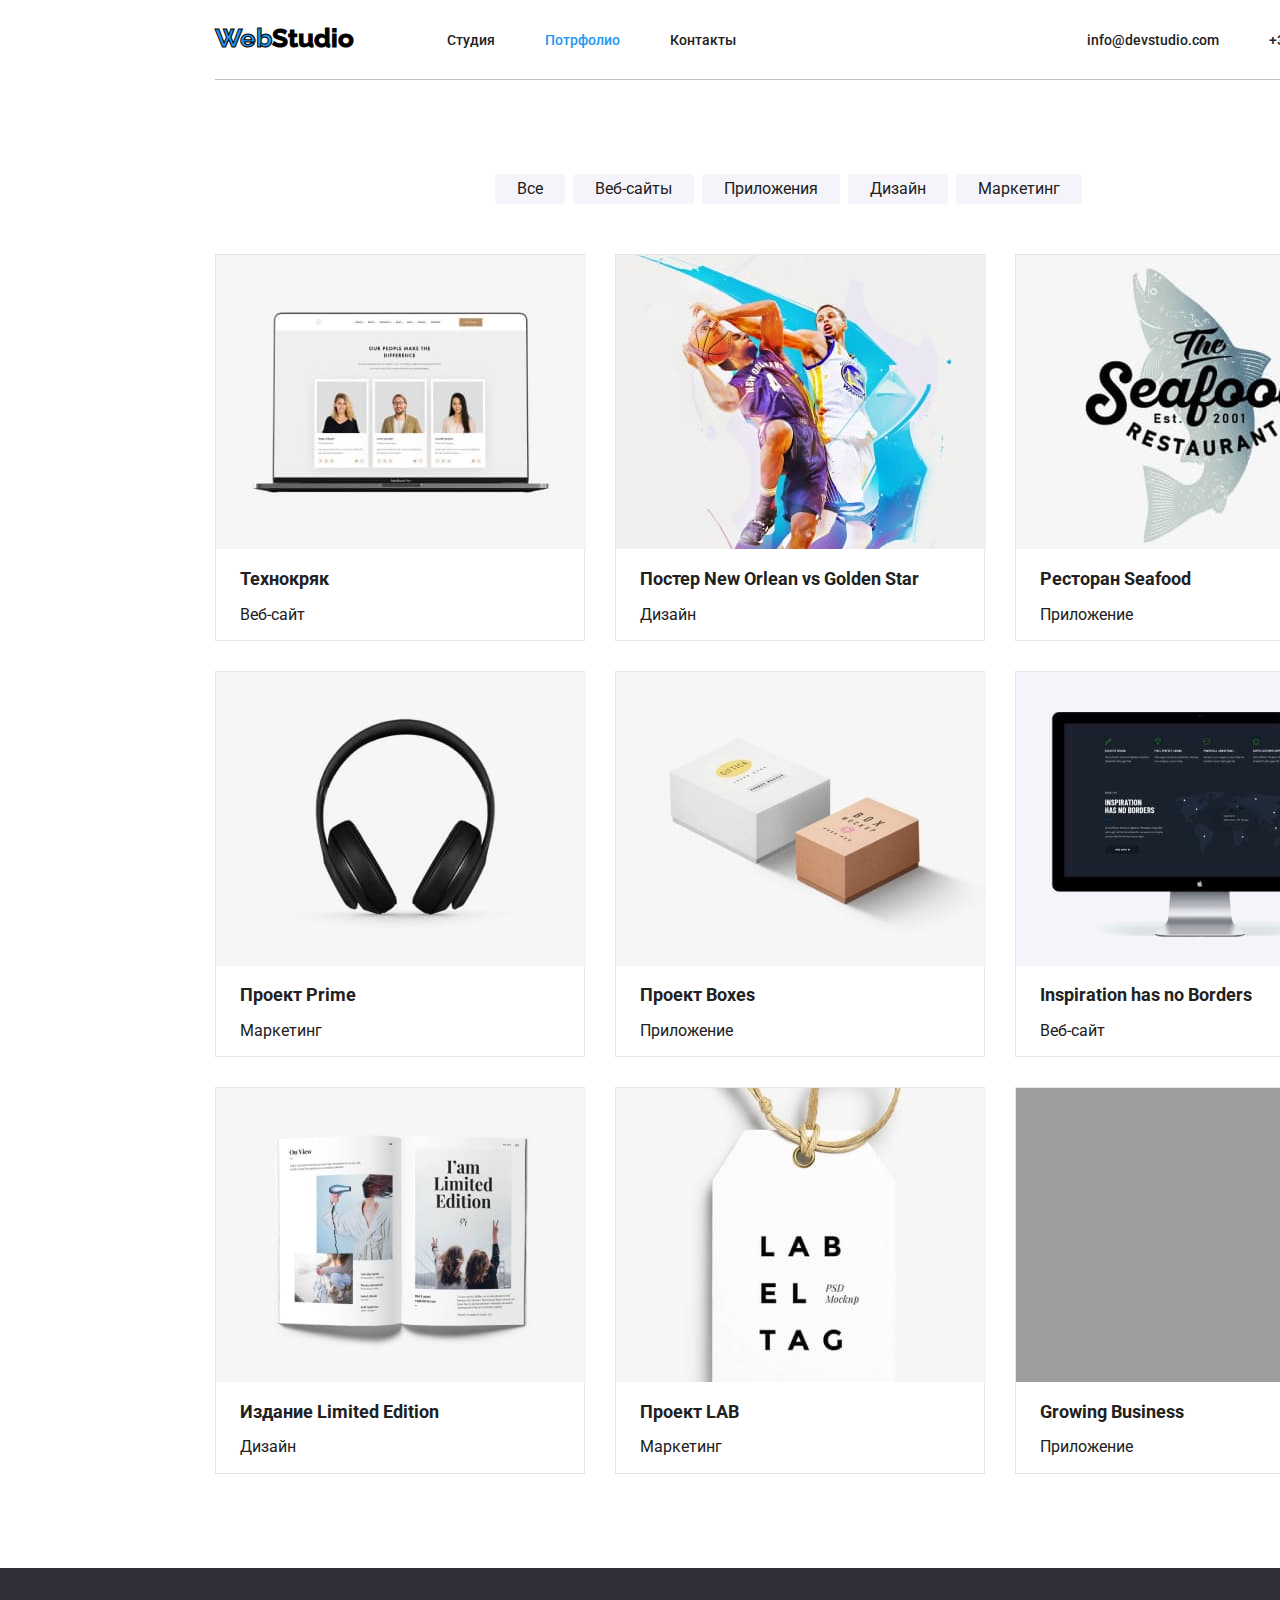
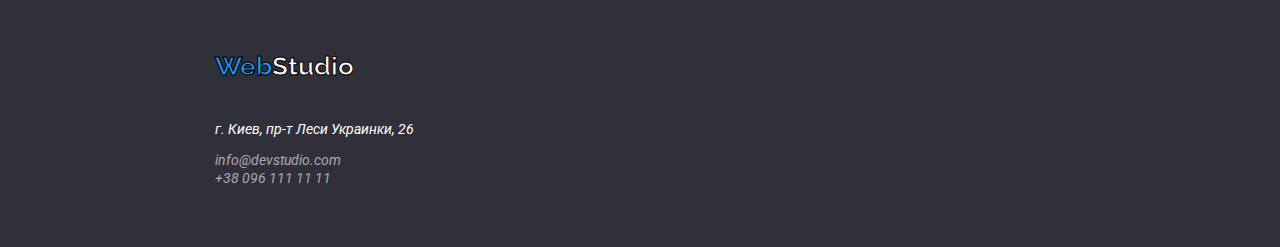
==== portfolio.html @ fffad5d3 "DZ-3 перевірка" ====
<!DOCTYPE html>
<html lang="ru">
<head>
    <meta charset="UTF-8"/>
    <meta http-equiv="X-UA-Compatible" content="IE=edge"/>
    <meta name="viewport" content="width=device-width, initial-scale=1.0"/>
    <title>Document</title>

    <link rel="preconnect" href="https://fonts.googleapis.com"/>
    <link rel="preconnect" href="https://fonts.gstatic.com" crossorigin/>
    <link href="https://fonts.googleapis.com/css2?family=Raleway:wght@700&family=Roboto:wght@400;500;700;900&display=swap"
          rel="stylesheet"/>
    <link rel="stylesheet"
          href="https://cdnjs.cloudflare.com/ajax/libs/modern-normalize/1.1.0/modern-normalize.min.css"/>
    <link rel="stylesheet" href="css/styles.css"/>
</head>
<body>
    <div class="container">
        <!--Шапка сторінки-->
        <header class="row_header">
            <nav class="row_logo_pages">
                <a class="logo" href=""><span class="blu">Web</span><span class="black">Studio</span></a>
                <ul class="row_pages without_marker">
                    <li><a class="item_row_pages" href="index.html">Студия</a></li>
                    <li><a class="item_row_pages linc_current" href="portfolio.html">Потрфолио</a></li>
                    <li><a class="item_row_pages" href="">Контакты</a></li>
                </ul>
            </nav>
            <ul class="row_contacts without_marker">
                <li><a class="item_row_contacts" href="">info@devstudio.com</a></li>
                <li><a class="item_row_contacts" href="">+38 096 111 11 11</a></li>
            </ul>
        </header>
    </div>

        <main>
            <section class="container_filter">
                <h1 class="visually-hidden title_1">Наши проекты фильтр</h1>
                <div class="filter_buttons">
                    <ul class="menu_filter without_marker">
                        <li class="item_filter">
                            <button type="button" class="button_portfolio">Все</button>
                        </li>
                        <li class="item_filter">
                            <button type="button" class="button_portfolio">Веб-сайты</button>
                        </li>
                        <li class="item_filter">
                            <button type="button" class="button_portfolio">Приложения</button>
                        </li>
                        <li class="item_filter">   
                            <button type="button" class="button_portfolio">Дизайн</button>
                        </li>
                        <li class="item_filter">
                            <button type="button" class="button_portfolio">Маркетинг</button>
                        </li>
                    </ul>
                </div>  
                <div>                        
                    <ul class="flex_works without_marker"> 
                        <div class="item_works">          
                            <li>
                                <img src= "./images/2-1.jpg" alt="Открытая страцница на ноутбуке" width="370" />
                                <h2 class="title_2_portfolio">Технокряк</h2>
                                <p class="filter">Веб-сайт</p>
                            </li>
                        </div> 
                        <div class="item_works">
                            <li>
                                <img src="./images/2-2.jpg" alt="Волейболисты" width="370" />
                                <h2 class="title_2_portfolio">Постер New Orlean vs Golden Star</h2>
                                <p class="filter">Дизайн</p> 
                            </li>
                        </div>
                        <div  class="item_works">
                            <li>
                                <img src="./images/2-3.jpg" alt="Название ресторана на фоне рыбы" width="370" />
                                <h2 class="title_2_portfolio">Ресторан Seafood</h2>
                                <p class="filter">Приложение</p> 
                            </li>
                        </div>
                        <div  class="item_works">
                            <li>
                                <img src="./images/2-4.jpg" alt="Наушники" width="370" />
                                <h2 class="title_2_portfolio">Проект Prime</h2>
                                <p class="filter">Маркетинг</p>   
                            </li>
                        </div>
                        <div  class="item_works">
                            <li>
                                <img src="./images/2-5.jpg" alt="Коробки" width="370" />
                                <h2 class="title_2_portfolio">Проект Boxes</h2>
                                <p class="filter">Приложение</p>
                            </li>
                        </div>
                        <div  class="item_works">
                            <li>
                                <img src="./images/2-6.jpg" alt="Экран компьютера" width="370" />
                                <h2 lang="en" class="title_2_portfolio">Inspiration has no Borders</h2>
                                <p class="filter">Веб-сайт</p>
                            </li>
                        </div>
                        <div  class="item_works">
                            <li>
                                <img src="./images/2-7.jpg" alt="Открытая книга" width="370" />
                                <h2 class="title_2_portfolio">Издание Limited Edition</h2>
                                <p class="filter">Дизайн</p>
                            </li>
                        </div>
                        <div  class="item_works">
                            <li>
                                <img src="./images/2-8.jpg" alt="Бумажная бирка" width="370" />
                                <h2 class="title_2_portfolio">Проект LAB</h2>
                                <p class="filter">Маркетинг</p>
                            </li>
                        </div>
                        <div  class="item_works">
                            <li>
                                <img src="./images/2-9.jpg" alt="Серый экран" width="370" />
                                <h2 lang="en" class="title_2_portfolio">Growing Business</h2>
                                <p class="filter">Приложение</p>
                            </li>
                        </div>
                    </ul>
                </div> 
            </section>
        </main>    
        <footer class="footer_background">
            <div class="container">
                <a class="logo" href="/"><span class="blu">Web</span><span class="wight">Studio</span></a>
                <address>
                    <p class="footer-address">г. Киев, пр-т Леси Украинки, 26</p>
                    <ul class="without_marker">
                        <li><a class="footer-contacts" href="">info@devstudio.com</a></li>
                        <li><a class="footer-contacts" href="">+38 096 111 11 11</a></li>
                    </ul>
                </address>
            </div class="container">
        </footer>
</body>
</html>
---- css/styles.css ----
html {
  box-sizing: border-box;
}

*,
*::before,
*::after {
  box-sizing: inherit;
}

:root {
  --brand-color: #212121;
  --color-black: black;
  --color-blu: #2196f3;
  --color-wight: #ffffff;
  --color-gray: #757575;
  --background-color: #2f303a;
  --color-footer-contacts: rgba(255, 255, 255, 0.6);
  --button-portfolio-background-color: #f5f4fa;
  --item-teem-shadow: #e5e5e5;
}

body {
  font-family: 'Roboto', sans-serif;
  color: var(--brand-color);
}

.container {
  width: 1200px;
  padding-left: 15px;
  padding-right: 15px;
  margin-left: 200px;
  margin-right: 200px;
  margin-bottom: 0px;
  margin-top: 0px;
}

.logo {
  display: block;
  font-family: 'Raleway', sans-serif;
  font-weight: 700;
  font-size: 26px;
  height: 31px;
  height: 100%;
  letter-spacing: 3%;
  text-decoration: none;
  -webkit-text-stroke-width: 1px;
  -webkit-text-stroke-color: var(--color-black);
  padding: 24px 93px 25px 0px;
}
.row_pages,
.row_contacts,
.row_logo_pages,
.row_header {
  display: flex;
}

.item_row_pages {
  display: block;
  padding: 32px 50px 31px 0px;
  text-decoration: none;
  font-weight: 500;
  font-size: 14px;
  letter-spacing: 2%;
  color: var(--brand-color);
}

.item_row_contacts {
  display: block;
  padding: 32px 0px 31px 50px;
  text-decoration: none;
  font-weight: 500;
  font-size: 14px;
  letter-spacing: 2%;
  color: var(--brand-color);
}
.blu {
  color: var(--color-blu);
}
.black {
  color: var(--color-black);
}
.wight {
  color: var(--color-wight);
}

.item_row_pages:hover,
.item_row_pages:focus {
  color: var(--color-blu);
}

.item_row_contacts:hover,
.item_row_contacts:focus {
  color: var(--color-blu);
}

.linc_current {
  color: var(--color-blu);
}
.row_header {
  border-bottom: 1px solid rgba(0, 0, 0, 0.25);
  justify-content: space-between;
}

.without_marker {
  list-style-type: none;
  margin-top: 0px;
  margin-bottom: 0px;
  margin-left: 0px;
  margin-block-start: 0em;
  margin-block-end: 0em;
  padding-inline-start: 0px;
}

.order {
  background-color: var(--background-color);
}
.container_order {
  width: 1200px;
  padding-left: 15px;
  padding-right: 15px;
  margin-left: 200px;
  margin-right: 200px;
  margin-bottom: 0px;
  margin-top: 0px;
}

.title_1 {
  text-transform: uppercase;
  text-align: center;
  font-weight: 900;
  font-size: 44px;
  color: var(--color-wight);
  margin-top: 0px;
  margin-bottom: 0px;
  padding-top: 200px;
  padding-bottom: 30px;
  /* padding-left: 425px; */
  -webkit-text-stroke-width: 1px;
  -webkit-text-stroke-color: var(--color-black);
}

.button_order {
  background-color: var(--color-blu);
  font-style: Bold;
  font-size: 16px;
  line-height: 30px;
  line-height: 160%;
  letter-spacing: 6%;
  color: var(--color-wight);
  border-radius: 4px;
  margin-left: 480px;
  margin-bottom: 200px;
  min-width: 200px;
  height: 50px;
}

.title_2 {
  font-weight: 700;
  letter-spacing: 3%;
  margin-bottom: 0px;
  text-align: center;
  margin-top: 90px;
}

.visually-hidden {
  position: absolute;
  width: 1px;
  height: 1px;
  margin: -1px;
  border: 0;
  padding: 0;

  white-space: nowrap;
  clip-path: inset(100%);
  clip: rect(0 0 0 0);
  overflow: hidden;
}

.skills_row {
  display: flex;
  justify-content: space-between;
  padding-top: 94px;
}

.affairs_row {
  padding-top: 50px;
  display: flex;
  justify-content: space-between;
}

.title_3_skills {
  text-transform: uppercase;
  font-weight: 700;
  font-size: 14px;
  font-style: bold;
  line-height: 16px;
  letter-spacing: 3%;
  margin-top: 0px;
  margin-bottom: 0px;
}

.title_2_team {
  font-weight: 700;
  letter-spacing: 3%;
  margin-bottom: 0px;
  text-align: center;
  margin-top: 188px;
}

.team_row {
  padding-top: 50px;
  justify-content: space-between;
  display: flex;
  /* padding-bottom: 94px; */
}
.title_3_names {
  font-weight: 500;
  font-size: 16px;
  line-height: 19px;
  letter-spacing: 3%;
}
.item_team {
  display: block;
  /* border: 1px solid magenta; */
  text-align: center;
  padding-bottom: 30px;
  box-shadow: 0px 1px 1px 1px var(--item-teem-shadow);
}

.text {
  font-weight: 400;
  font-size: 14px;
  color: var(--color-gray);
  letter-spacing: 3%;
  margin-bottom: 0px;
}

.footer_background {
  background-color: var(--background-color);
  padding-top: 60px;
  padding-bottom: 60px;
  margin-top: 94px;
}

.footer-address {
  font-style: 400;
  font-size: 14px;
  letter-spacing: 3%;
  color: var(--color-wight);
  text-decoration: none;
}
.footer-contacts {
  font-style: 400;
  font-size: 14px;
  letter-spacing: 3%;
  color: var(--color-footer-contacts);
  text-decoration: none;
}

.footer-contacts:focus {
  color: var(--color-blu);
}

.title_2_portfolio {
  font-weight: 700;
  font-size: 18px;
  letter-spacing: 6%;
  padding-left: 24px;
}

.filter {
  padding-left: 24px;
}

.container_filter {
  width: 1200px;
  padding-left: 15px;
  padding-right: 15px;
  margin-left: 200px;
  margin-right: 200px;
  margin-bottom: 0px;
  margin-top: 0px;
}
.container_footer {
  width: 1200px;
  padding-left: 15px;
  padding-top: 94px;
  padding-right: 15px;
  margin-left: 200px;
  margin-right: 200px;
  margin-bottom: 0px;
  margin-top: 0px;
  background-color: var(--background-color);
}

.button_portfolio {
  padding: 6px 22px 6px 22px;
  background-color: var(--button-portfolio-background-color);
  /* font-style: Bold; 
  letter-spacing: 6%; */
  color: var(--brand-color);
  border-radius: 4px;
  border: none;
  margin-right: 8px;
  font-weight: 400;
  font-size: 16px;
  /* color: var(--color-gray); */
  letter-spacing: 3%;
  margin-bottom: 0px;
  /* margin-inline-start: 100px; */
}
.button_portfolio:hover {
  background-color: var(--color-blu);
}
.menu_filter {
  padding-left: 280px;
  display: flex;
  /* background-color: yellow; */
  margin-top: 94px;
}
.flex_works {
  padding-top: 50px;
  display: flex;
  flex-wrap: wrap;
}
.item_works {
  border: 1px solid var(--item-teem-shadow);
  width: 370px;
  margin-right: 30px;
  margin-bottom: 30px;
}
.item_works:nth-child(3n) {
  margin-right: 0px;
}
.item_works:nth-last-child(-n + 3) {
  margin-bottom: 0;
}
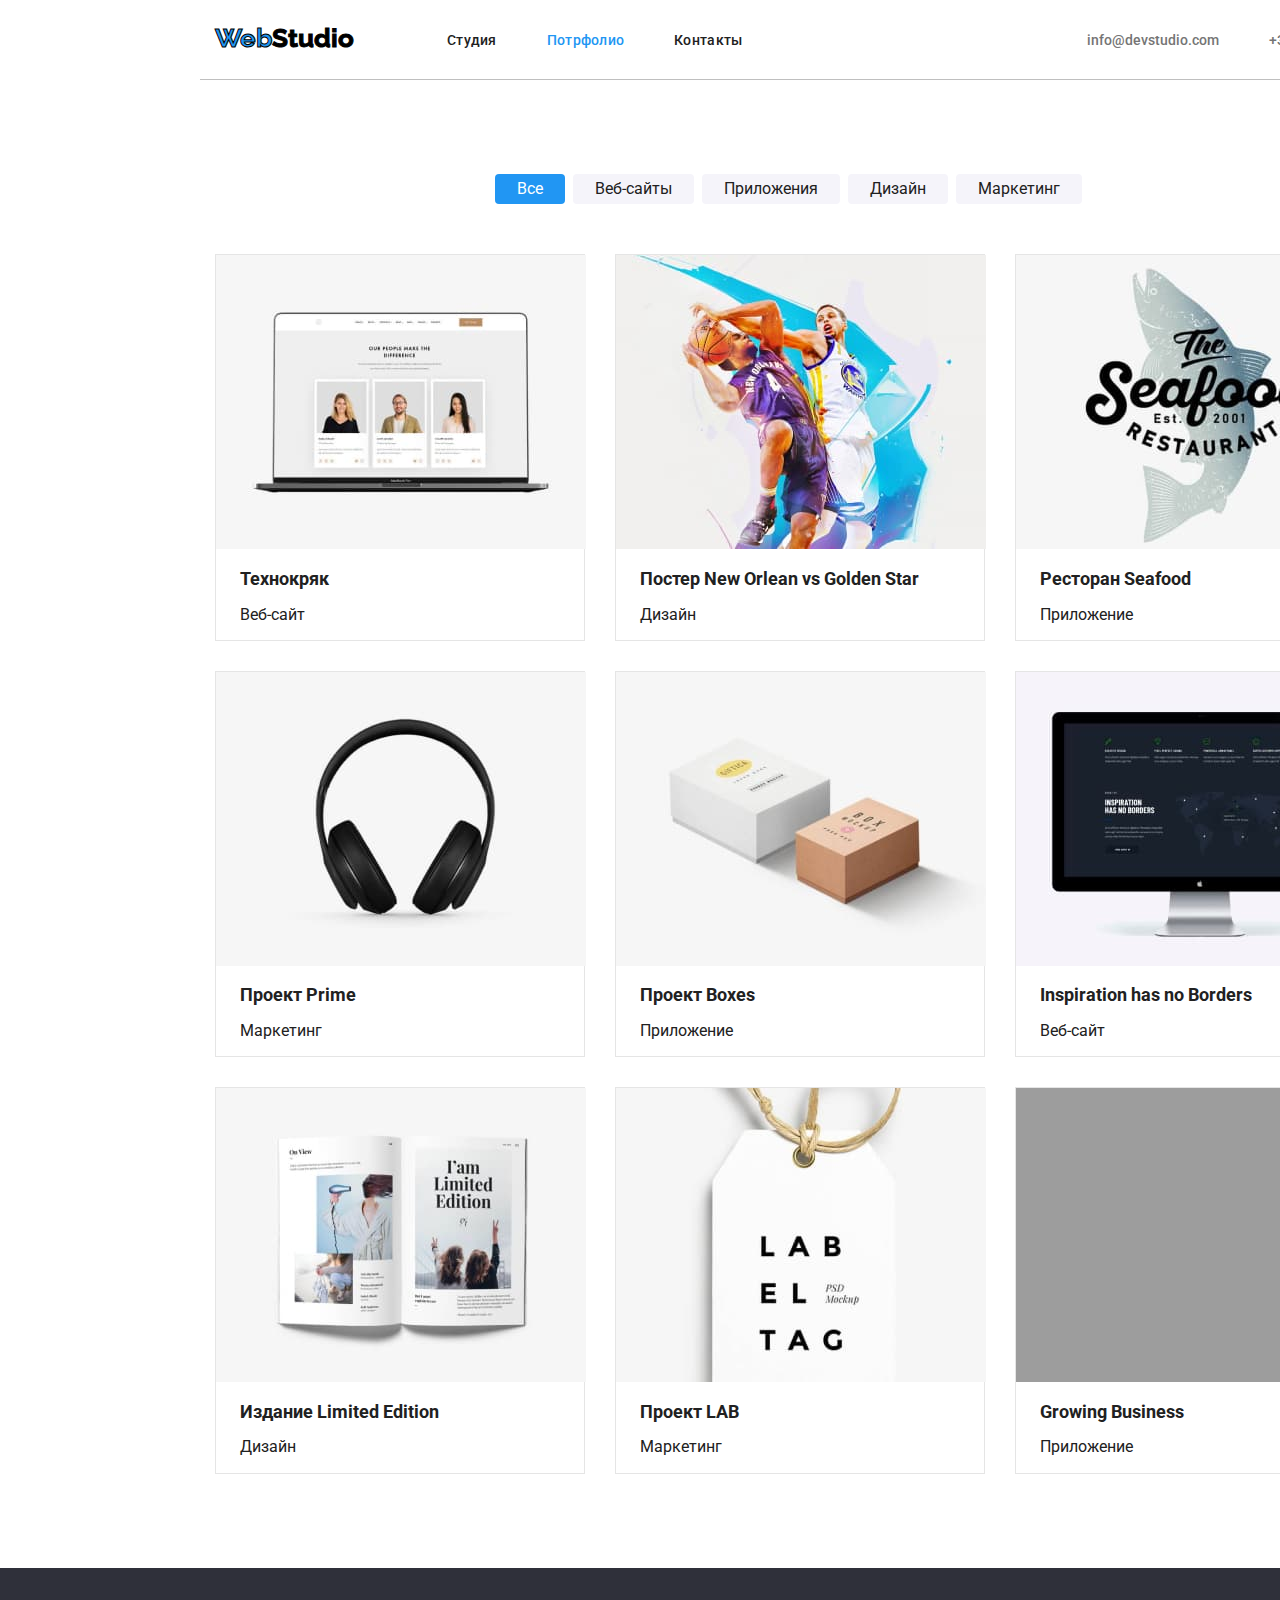
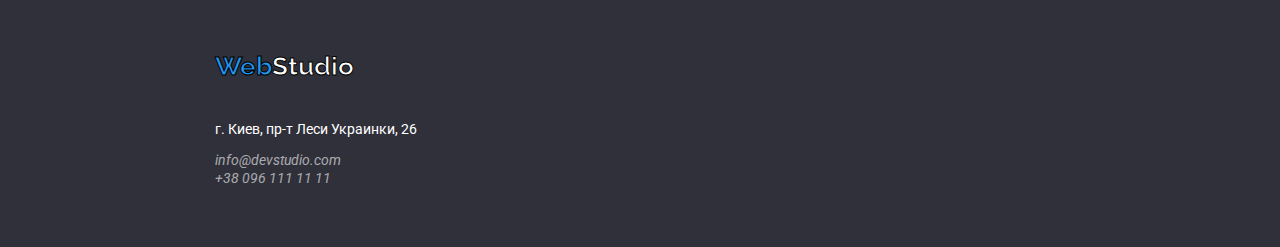
==== commit 29a9504c: "DZ-3 виправлення правок 1" ====
--- a/portfolio.html
+++ b/portfolio.html
@@ -1,129 +1,132 @@
 <!DOCTYPE html>
 <html lang="ru">
-<head>
-    <meta charset="UTF-8"/>
-    <meta http-equiv="X-UA-Compatible" content="IE=edge"/>
-    <meta name="viewport" content="width=device-width, initial-scale=1.0"/>
-    <title>Document</title>
+    <head>
+        <meta charset="UTF-8"/>
+        <meta http-equiv="X-UA-Compatible" content="IE=edge"/>
+        <meta name="viewport" content="width=device-width, initial-scale=1.0"/>
+        <title>Document</title>
 
-    <link rel="preconnect" href="https://fonts.googleapis.com"/>
-    <link rel="preconnect" href="https://fonts.gstatic.com" crossorigin/>
-    <link href="https://fonts.googleapis.com/css2?family=Raleway:wght@700&family=Roboto:wght@400;500;700;900&display=swap"
-          rel="stylesheet"/>
-    <link rel="stylesheet"
-          href="https://cdnjs.cloudflare.com/ajax/libs/modern-normalize/1.1.0/modern-normalize.min.css"/>
-    <link rel="stylesheet" href="css/styles.css"/>
-</head>
-<body>
-    <div class="container">
-        <!--Шапка сторінки-->
-        <header class="row_header">
-            <nav class="row_logo_pages">
-                <a class="logo" href=""><span class="blu">Web</span><span class="black">Studio</span></a>
-                <ul class="row_pages without_marker">
-                    <li><a class="item_row_pages" href="index.html">Студия</a></li>
-                    <li><a class="item_row_pages linc_current" href="portfolio.html">Потрфолио</a></li>
-                    <li><a class="item_row_pages" href="">Контакты</a></li>
+        <link rel="preconnect" href="https://fonts.googleapis.com"/>
+        <link rel="preconnect" href="https://fonts.gstatic.com" crossorigin/>
+        <link href="https://fonts.googleapis.com/css2?family=Raleway:wght@700&family=Roboto:wght@400;500;700;900&display=swap"
+            rel="stylesheet"/>
+        <link rel="stylesheet"
+            href="https://cdnjs.cloudflare.com/ajax/libs/modern-normalize/1.1.0/modern-normalize.min.css"/>
+        <link rel="stylesheet" href="css/styles.css"/>
+    </head>
+
+    <body>
+        <header>
+            <div class="container row_header">
+                <nav class="row_logo_pages">
+                    <a class="logo" href=""><span class="blu">Web</span><span class="black">Studio</span></a>
+                    <ul class="row_pages without_marker">
+                        <li><a class="item_row_pages" href="index.html">Студия</a></li>
+                        <li><a class="item_row_pages linc_current" href="portfolio.html">Потрфолио</a></li>
+                        <li><a class="item_row_pages" href="">Контакты</a></li>
+                    </ul>
+                </nav>
+                <ul class="row_contacts without_marker">
+                    <li><a class="item_row_contacts" href="">info@devstudio.com</a></li>
+                    <li><a class="item_row_contacts" href="">+38 096 111 11 11</a></li>
                 </ul>
-            </nav>
-            <ul class="row_contacts without_marker">
-                <li><a class="item_row_contacts" href="">info@devstudio.com</a></li>
-                <li><a class="item_row_contacts" href="">+38 096 111 11 11</a></li>
-            </ul>
+            </div>
         </header>
-    </div>
 
         <main>
-            <section class="container_filter">
-                <h1 class="visually-hidden title_1">Наши проекты фильтр</h1>
-                <div class="filter_buttons">
-                    <ul class="menu_filter without_marker">
-                        <li class="item_filter">
-                            <button type="button" class="button_portfolio">Все</button>
-                        </li>
-                        <li class="item_filter">
-                            <button type="button" class="button_portfolio">Веб-сайты</button>
-                        </li>
-                        <li class="item_filter">
-                            <button type="button" class="button_portfolio">Приложения</button>
-                        </li>
-                        <li class="item_filter">   
-                            <button type="button" class="button_portfolio">Дизайн</button>
-                        </li>
-                        <li class="item_filter">
-                            <button type="button" class="button_portfolio">Маркетинг</button>
-                        </li>
-                    </ul>
-                </div>  
-                <div>                        
-                    <ul class="flex_works without_marker"> 
-                        <div class="item_works">          
-                            <li>
-                                <img src= "./images/2-1.jpg" alt="Открытая страцница на ноутбуке" width="370" />
-                                <h2 class="title_2_portfolio">Технокряк</h2>
-                                <p class="filter">Веб-сайт</p>
+            <section>   
+                <div class="container_filter">
+                    <h1 class="visually-hidden title_order_filter">Наши проекты фильтр</h1>
+                    <div class="filter_buttons">
+                        <ul class="menu_filter without_marker">
+                            <li class="item_filter">
+                                <button type="button" class="button_portfolio_all">Все</button>
                             </li>
-                        </div> 
-                        <div class="item_works">
-                            <li>
-                                <img src="./images/2-2.jpg" alt="Волейболисты" width="370" />
-                                <h2 class="title_2_portfolio">Постер New Orlean vs Golden Star</h2>
-                                <p class="filter">Дизайн</p> 
+                            <li class="item_filter">
+                                <button type="button" class="button_portfolio">Веб-сайты</button>
                             </li>
-                        </div>
-                        <div  class="item_works">
-                            <li>
-                                <img src="./images/2-3.jpg" alt="Название ресторана на фоне рыбы" width="370" />
-                                <h2 class="title_2_portfolio">Ресторан Seafood</h2>
-                                <p class="filter">Приложение</p> 
+                            <li class="item_filter">
+                                <button type="button" class="button_portfolio">Приложения</button>
                             </li>
-                        </div>
-                        <div  class="item_works">
-                            <li>
-                                <img src="./images/2-4.jpg" alt="Наушники" width="370" />
-                                <h2 class="title_2_portfolio">Проект Prime</h2>
-                                <p class="filter">Маркетинг</p>   
+                            <li class="item_filter">   
+                                <button type="button" class="button_portfolio">Дизайн</button>
                             </li>
-                        </div>
-                        <div  class="item_works">
-                            <li>
-                                <img src="./images/2-5.jpg" alt="Коробки" width="370" />
-                                <h2 class="title_2_portfolio">Проект Boxes</h2>
-                                <p class="filter">Приложение</p>
+                            <li class="item_filter">
+                                <button type="button" class="button_portfolio">Маркетинг</button>
                             </li>
-                        </div>
-                        <div  class="item_works">
-                            <li>
-                                <img src="./images/2-6.jpg" alt="Экран компьютера" width="370" />
-                                <h2 lang="en" class="title_2_portfolio">Inspiration has no Borders</h2>
-                                <p class="filter">Веб-сайт</p>
-                            </li>
-                        </div>
-                        <div  class="item_works">
-                            <li>
-                                <img src="./images/2-7.jpg" alt="Открытая книга" width="370" />
-                                <h2 class="title_2_portfolio">Издание Limited Edition</h2>
-                                <p class="filter">Дизайн</p>
-                            </li>
-                        </div>
-                        <div  class="item_works">
-                            <li>
-                                <img src="./images/2-8.jpg" alt="Бумажная бирка" width="370" />
-                                <h2 class="title_2_portfolio">Проект LAB</h2>
-                                <p class="filter">Маркетинг</p>
-                            </li>
-                        </div>
-                        <div  class="item_works">
-                            <li>
-                                <img src="./images/2-9.jpg" alt="Серый экран" width="370" />
-                                <h2 lang="en" class="title_2_portfolio">Growing Business</h2>
-                                <p class="filter">Приложение</p>
-                            </li>
-                        </div>
-                    </ul>
+                        </ul>
+                    </div>  
+                    <div>                        
+                        <ul class="flex_works without_marker"> 
+                            <div class="item_works">          
+                                <li>
+                                    <img src= "./images/2-1.jpg" alt="Открытая страцница на ноутбуке" width="370" />
+                                    <h2 class="title_portfolio">Технокряк</h2>
+                                    <p class="filter">Веб-сайт</p>
+                                </li>
+                            </div> 
+                            <div class="item_works">
+                                <li>
+                                    <img src="./images/2-2.jpg" alt="Волейболисты" width="370" />
+                                    <h2 class="title_portfolio">Постер New Orlean vs Golden Star</h2>
+                                    <p class="filter">Дизайн</p> 
+                                </li>
+                            </div>
+                            <div  class="item_works">
+                                <li>
+                                    <img src="./images/2-3.jpg" alt="Название ресторана на фоне рыбы" width="370" />
+                                    <h2 class="title_portfolio">Ресторан Seafood</h2>
+                                    <p class="filter">Приложение</p> 
+                                </li>
+                            </div>
+                            <div  class="item_works">
+                                <li>
+                                    <img src="./images/2-4.jpg" alt="Наушники" width="370" />
+                                    <h2 class="title_portfolio">Проект Prime</h2>
+                                    <p class="filter">Маркетинг</p>   
+                                </li>
+                            </div>
+                            <div  class="item_works">
+                                <li>
+                                    <img src="./images/2-5.jpg" alt="Коробки" width="370" />
+                                    <h2 class="title_portfolio">Проект Boxes</h2>
+                                    <p class="filter">Приложение</p>
+                                </li>
+                            </div>
+                            <div  class="item_works">
+                                <li>
+                                    <img src="./images/2-6.jpg" alt="Экран компьютера" width="370" />
+                                    <h2 lang="en" class="title_portfolio">Inspiration has no Borders</h2>
+                                    <p class="filter">Веб-сайт</p>
+                                </li>
+                            </div>
+                            <div  class="item_works">
+                                <li>
+                                    <img src="./images/2-7.jpg" alt="Открытая книга" width="370" />
+                                    <h2 class="title_portfolio">Издание Limited Edition</h2>
+                                    <p class="filter">Дизайн</p>
+                                </li>
+                            </div>
+                            <div  class="item_works">
+                                <li>
+                                    <img src="./images/2-8.jpg" alt="Бумажная бирка" width="370" />
+                                    <h2 class="title_portfolio">Проект LAB</h2>
+                                    <p class="filter">Маркетинг</p>
+                                </li>
+                            </div>
+                            <div  class="item_works">
+                                <li>
+                                    <img src="./images/2-9.jpg" alt="Серый экран" width="370" />
+                                    <h2 lang="en" class="title_portfolio">Growing Business</h2>
+                                    <p class="filter">Приложение</p>
+                                </li>
+                            </div>
+                        </ul>
+                    </div>
                 </div> 
             </section>
-        </main>    
+        </main> 
+        
         <footer class="footer_background">
             <div class="container">
                 <a class="logo" href="/"><span class="blu">Web</span><span class="wight">Studio</span></a>
@@ -134,7 +137,7 @@
                         <li><a class="footer-contacts" href="">+38 096 111 11 11</a></li>
                     </ul>
                 </address>
-            </div class="container">
+            </div>
         </footer>
-</body>
+    </body>
 </html>--- a/css/styles.css
+++ b/css/styles.css
@@ -40,8 +40,6 @@
   font-family: 'Raleway', sans-serif;
   font-weight: 700;
   font-size: 26px;
-  height: 31px;
-  height: 100%;
   letter-spacing: 3%;
   text-decoration: none;
   -webkit-text-stroke-width: 1px;
@@ -61,18 +59,18 @@
   text-decoration: none;
   font-weight: 500;
   font-size: 14px;
+  letter-spacing: 0.02em;
+  color: var(--brand-color);
+}
+
+.item_row_contacts {
+  display: block;
+  padding: 32px 0px 31px 50px;
+  text-decoration: none;
+  font-weight: 500;
+  font-size: 14px;
   letter-spacing: 2%;
-  color: var(--brand-color);
-}
-
-.item_row_contacts {
-  display: block;
-  padding: 32px 0px 31px 50px;
-  text-decoration: none;
-  font-weight: 500;
-  font-size: 14px;
-  letter-spacing: 2%;
-  color: var(--brand-color);
+  color: var(--color-gray);
 }
 .blu {
   color: var(--color-blu);
@@ -85,10 +83,7 @@
 }
 
 .item_row_pages:hover,
-.item_row_pages:focus {
-  color: var(--color-blu);
-}
-
+.item_row_pages:focus,
 .item_row_contacts:hover,
 .item_row_contacts:focus {
   color: var(--color-blu);
@@ -123,24 +118,24 @@
   margin-right: 200px;
   margin-bottom: 0px;
   margin-top: 0px;
-}
-
-.title_1 {
+  padding-top: 200px;
+  padding-bottom: 200px;
+}
+
+.title_order_filter {
   text-transform: uppercase;
   text-align: center;
   font-weight: 900;
   font-size: 44px;
   color: var(--color-wight);
   margin-top: 0px;
-  margin-bottom: 0px;
-  padding-top: 200px;
-  padding-bottom: 30px;
-  /* padding-left: 425px; */
+  margin-bottom: 30px;
   -webkit-text-stroke-width: 1px;
   -webkit-text-stroke-color: var(--color-black);
 }
 
 .button_order {
+  font-family: inherit;
   background-color: var(--color-blu);
   font-style: Bold;
   font-size: 16px;
@@ -149,13 +144,13 @@
   letter-spacing: 6%;
   color: var(--color-wight);
   border-radius: 4px;
-  margin-left: 480px;
-  margin-bottom: 200px;
+  display: block;
+  margin: 0 auto;
   min-width: 200px;
   height: 50px;
 }
 
-.title_2 {
+.title_hidden {
   font-weight: 700;
   letter-spacing: 3%;
   margin-bottom: 0px;
@@ -189,7 +184,7 @@
   justify-content: space-between;
 }
 
-.title_3_skills {
+.title_skills {
   text-transform: uppercase;
   font-weight: 700;
   font-size: 14px;
@@ -200,7 +195,14 @@
   margin-bottom: 0px;
 }
 
-.title_2_team {
+.title_affairs {
+  font-weight: 700;
+  letter-spacing: 3%;
+  margin-bottom: 0px;
+  text-align: center;
+  margin-top: 90px;
+}
+.title_team {
   font-weight: 700;
   letter-spacing: 3%;
   margin-bottom: 0px;
@@ -214,7 +216,7 @@
   display: flex;
   /* padding-bottom: 94px; */
 }
-.title_3_names {
+.title_names {
   font-weight: 500;
   font-size: 16px;
   line-height: 19px;
@@ -245,6 +247,7 @@
 
 .footer-address {
   font-style: 400;
+  font-style: normal;
   font-size: 14px;
   letter-spacing: 3%;
   color: var(--color-wight);
@@ -262,7 +265,7 @@
   color: var(--color-blu);
 }
 
-.title_2_portfolio {
+.title_portfolio {
   font-weight: 700;
   font-size: 18px;
   letter-spacing: 6%;
@@ -294,29 +297,48 @@
   background-color: var(--background-color);
 }
 
+.button_portfolio_all {
+  font-family: inherit;
+  padding: 6px 22px 6px 22px;
+  background-color: var(--color-blu);
+  color: var(--color-wight);
+  border-radius: 4px;
+  border: none;
+  margin-right: 8px;
+  font-weight: 400;
+  font-size: 16px;
+  letter-spacing: 3%;
+  margin-bottom: 0px;
+}
+
+.button_portfolio_all:hover {
+  background-color: var(--button-portfolio-background-color);
+  color: var(--brand-color);
+}
+
 .button_portfolio {
+  font-family: inherit;
   padding: 6px 22px 6px 22px;
   background-color: var(--button-portfolio-background-color);
-  /* font-style: Bold; 
-  letter-spacing: 6%; */
   color: var(--brand-color);
   border-radius: 4px;
   border: none;
   margin-right: 8px;
   font-weight: 400;
   font-size: 16px;
-  /* color: var(--color-gray); */
-  letter-spacing: 3%;
-  margin-bottom: 0px;
-  /* margin-inline-start: 100px; */
-}
+  letter-spacing: 3%;
+  margin-bottom: 0px;
+}
+
 .button_portfolio:hover {
   background-color: var(--color-blu);
-}
+  color: var(--color-wight);
+}
+
 .menu_filter {
+  cursor: pointer;
   padding-left: 280px;
   display: flex;
-  /* background-color: yellow; */
   margin-top: 94px;
 }
 .flex_works {
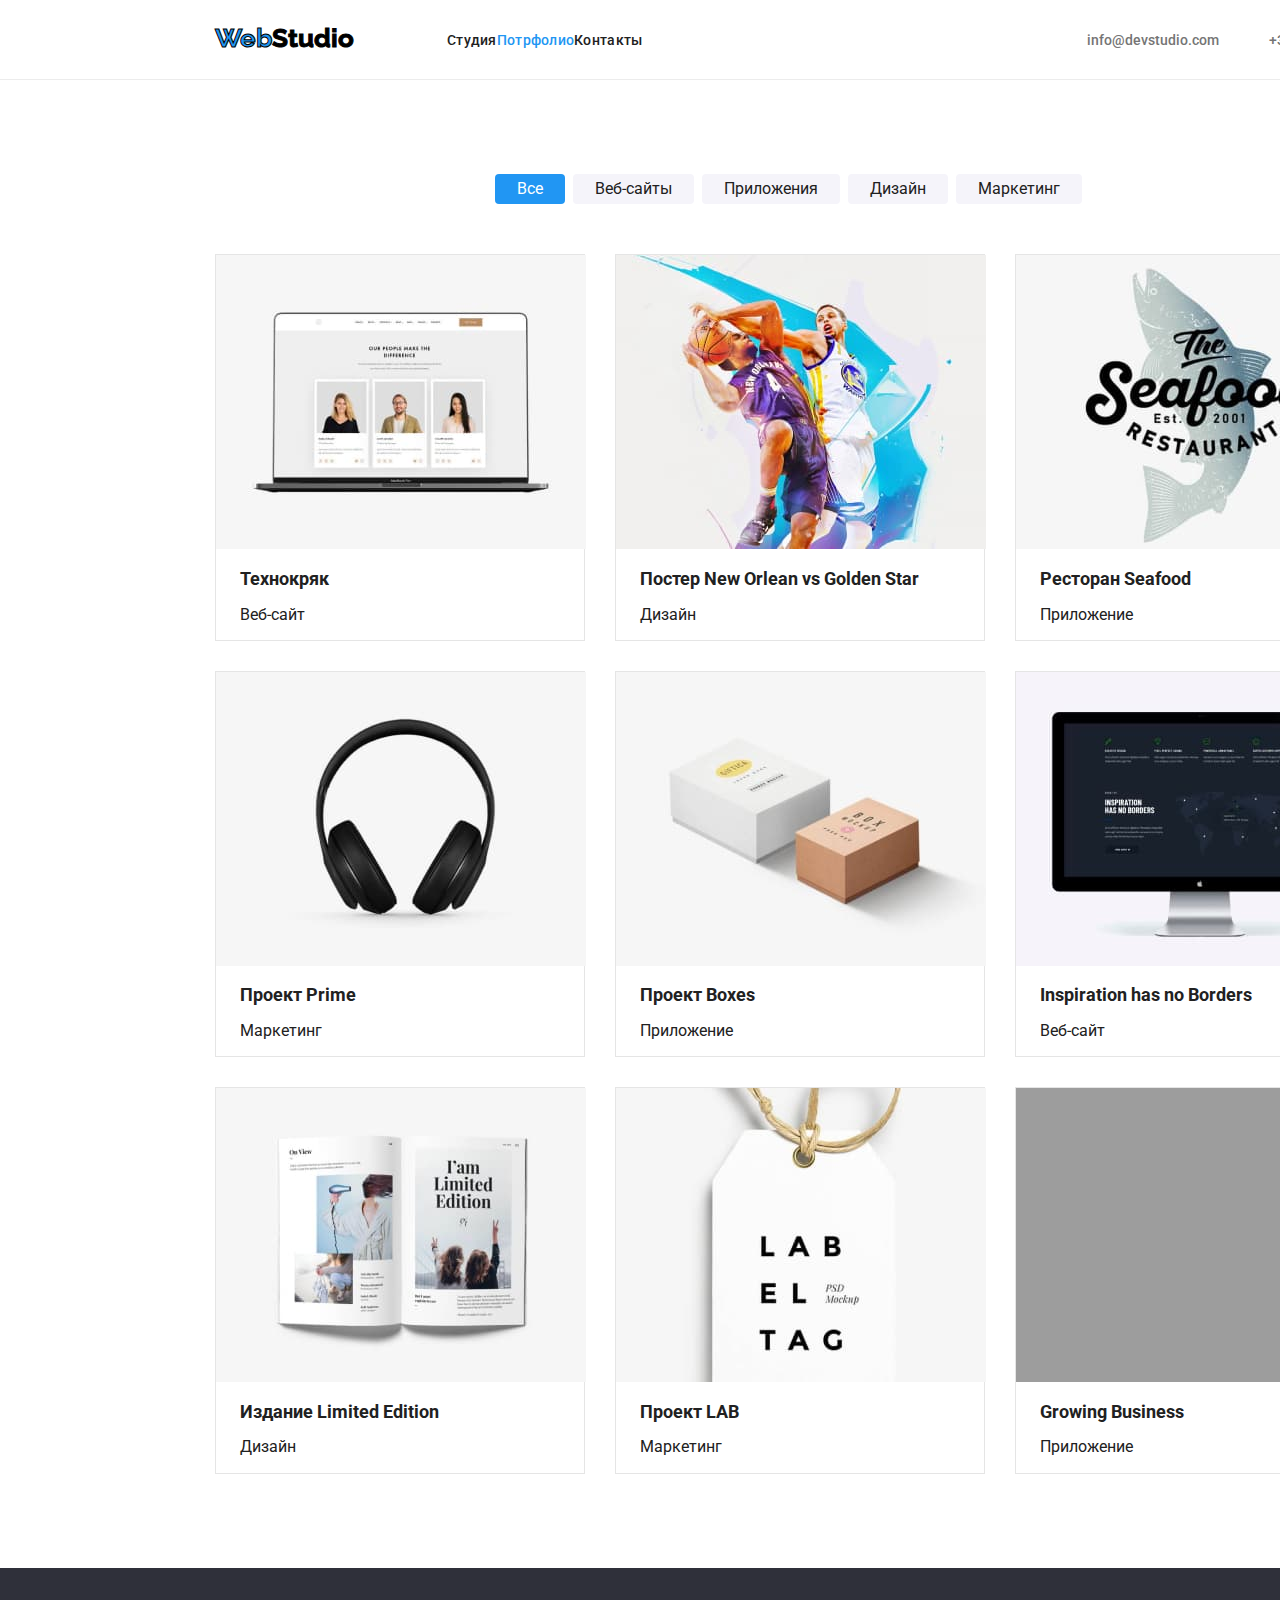
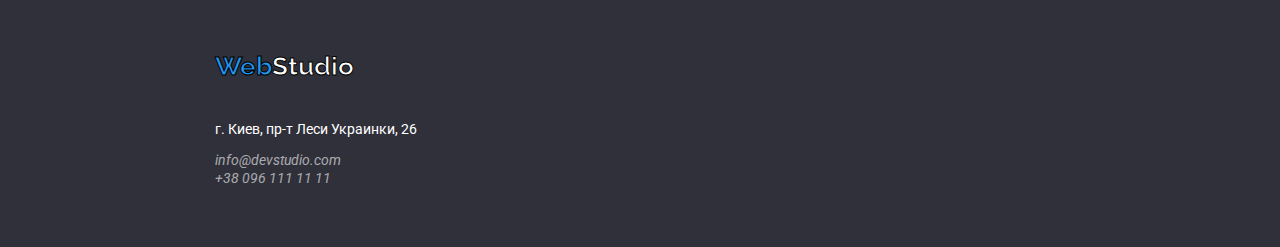
==== commit e7418c8e: "DZ-3 виправлення, окрім останнього" ====
--- a/portfolio.html
+++ b/portfolio.html
@@ -16,7 +16,7 @@
     </head>
 
     <body>
-        <header>
+        <header class="header_line_bottom">
             <div class="container row_header">
                 <nav class="row_logo_pages">
                     <a class="logo" href=""><span class="blu">Web</span><span class="black">Studio</span></a>
@@ -37,92 +37,70 @@
             <section>   
                 <div class="container_filter">
                     <h1 class="visually-hidden title_order_filter">Наши проекты фильтр</h1>
-                    <div class="filter_buttons">
                         <ul class="menu_filter without_marker">
-                            <li class="item_filter">
-                                <button type="button" class="button_portfolio_all">Все</button>
-                            </li>
-                            <li class="item_filter">
-                                <button type="button" class="button_portfolio">Веб-сайты</button>
-                            </li>
-                            <li class="item_filter">
-                                <button type="button" class="button_portfolio">Приложения</button>
-                            </li>
-                            <li class="item_filter">   
-                                <button type="button" class="button_portfolio">Дизайн</button>
-                            </li>
-                            <li class="item_filter">
-                                <button type="button" class="button_portfolio">Маркетинг</button>
-                            </li>
-                        </ul>
-                    </div>  
-                    <div>                        
-                        <ul class="flex_works without_marker"> 
-                            <div class="item_works">          
-                                <li>
-                                    <img src= "./images/2-1.jpg" alt="Открытая страцница на ноутбуке" width="370" />
-                                    <h2 class="title_portfolio">Технокряк</h2>
-                                    <p class="filter">Веб-сайт</p>
-                                </li>
-                            </div> 
-                            <div class="item_works">
-                                <li>
-                                    <img src="./images/2-2.jpg" alt="Волейболисты" width="370" />
-                                    <h2 class="title_portfolio">Постер New Orlean vs Golden Star</h2>
-                                    <p class="filter">Дизайн</p> 
-                                </li>
-                            </div>
-                            <div  class="item_works">
-                                <li>
-                                    <img src="./images/2-3.jpg" alt="Название ресторана на фоне рыбы" width="370" />
-                                    <h2 class="title_portfolio">Ресторан Seafood</h2>
-                                    <p class="filter">Приложение</p> 
-                                </li>
-                            </div>
-                            <div  class="item_works">
-                                <li>
-                                    <img src="./images/2-4.jpg" alt="Наушники" width="370" />
-                                    <h2 class="title_portfolio">Проект Prime</h2>
-                                    <p class="filter">Маркетинг</p>   
-                                </li>
-                            </div>
-                            <div  class="item_works">
-                                <li>
-                                    <img src="./images/2-5.jpg" alt="Коробки" width="370" />
-                                    <h2 class="title_portfolio">Проект Boxes</h2>
-                                    <p class="filter">Приложение</p>
-                                </li>
-                            </div>
-                            <div  class="item_works">
-                                <li>
-                                    <img src="./images/2-6.jpg" alt="Экран компьютера" width="370" />
-                                    <h2 lang="en" class="title_portfolio">Inspiration has no Borders</h2>
-                                    <p class="filter">Веб-сайт</p>
-                                </li>
-                            </div>
-                            <div  class="item_works">
-                                <li>
-                                    <img src="./images/2-7.jpg" alt="Открытая книга" width="370" />
-                                    <h2 class="title_portfolio">Издание Limited Edition</h2>
-                                    <p class="filter">Дизайн</p>
-                                </li>
-                            </div>
-                            <div  class="item_works">
-                                <li>
-                                    <img src="./images/2-8.jpg" alt="Бумажная бирка" width="370" />
-                                    <h2 class="title_portfolio">Проект LAB</h2>
-                                    <p class="filter">Маркетинг</p>
-                                </li>
-                            </div>
-                            <div  class="item_works">
-                                <li>
-                                    <img src="./images/2-9.jpg" alt="Серый экран" width="370" />
-                                    <h2 lang="en" class="title_portfolio">Growing Business</h2>
-                                    <p class="filter">Приложение</p>
-                                </li>
-                            </div>
-                        </ul>
-                    </div>
+                        <li>
+                            <button type="button" class="button_portfolio_all">Все</button>
+                        </li>
+                        <li class="item_filter">
+                            <button type="button" class="button_portfolio">Веб-сайты</button>
+                        </li>
+                        <li class="item_filter">
+                            <button type="button" class="button_portfolio">Приложения</button>
+                        </li>
+                        <li class="item_filter">   
+                            <button type="button" class="button_portfolio">Дизайн</button>
+                        </li>
+                        <li class="item_filter">
+                            <button type="button" class="button_portfolio">Маркетинг</button>
+                        </li>
+                    </ul>
+                    <ul class="flex_works without_marker">          
+                        <li class="item_works">
+                            <img src= "./images/2-1.jpg" alt="Открытая страцница на ноутбуке" width="370" />
+                            <h2 class="title_portfolio">Технокряк</h2>
+                            <p class="filter">Веб-сайт</p>
+                        </li>
+                        <li class="item_works">
+                            <img src="./images/2-2.jpg" alt="Волейболисты" width="370" />
+                            <h2 class="title_portfolio">Постер New Orlean vs Golden Star</h2>
+                            <p class="filter">Дизайн</p> 
+                        </li>
+                        <li class="item_works">
+                            <img src="./images/2-3.jpg" alt="Название ресторана на фоне рыбы" width="370" />
+                            <h2 class="title_portfolio">Ресторан Seafood</h2>
+                            <p class="filter">Приложение</p> 
+                        </li>
+                         <li class="item_works">
+                            <img src="./images/2-4.jpg" alt="Наушники" width="370" />
+                            <h2 class="title_portfolio">Проект Prime</h2>
+                            <p class="filter">Маркетинг</p>   
+                        </li>
+                        <li class="item_works">
+                            <img src="./images/2-5.jpg" alt="Коробки" width="370" />
+                            <h2 class="title_portfolio">Проект Boxes</h2>
+                            <p class="filter">Приложение</p>
+                        </li>
+                        <li class="item_works">
+                            <img src="./images/2-6.jpg" alt="Экран компьютера" width="370" />
+                            <h2 lang="en" class="title_portfolio">Inspiration has no Borders</h2>
+                            <p class="filter">Веб-сайт</p>
+                        </li>
+                        <li class="item_works">
+                            <img src="./images/2-7.jpg" alt="Открытая книга" width="370" />
+                            <h2 class="title_portfolio">Издание Limited Edition</h2>
+                            <p class="filter">Дизайн</p>
+                        </li>
+                        <li class="item_works">
+                            <img src="./images/2-8.jpg" alt="Бумажная бирка" width="370" />
+                            <h2 class="title_portfolio">Проект LAB</h2>
+                            <p class="filter">Маркетинг</p>
+                        </li>
+                        <li class="item_works">
+                            <img src="./images/2-9.jpg" alt="Серый экран" width="370" />
+                            <h2 lang="en" class="title_portfolio">Growing Business</h2>
+                            <p class="filter">Приложение</p>
+                        </li>
+                    </ul>
                 </div> 
             </section>
         </main> 
--- a/css/styles.css
+++ b/css/styles.css
@@ -18,11 +18,18 @@
   --color-footer-contacts: rgba(255, 255, 255, 0.6);
   --button-portfolio-background-color: #f5f4fa;
   --item-teem-shadow: #e5e5e5;
+  --header_line_bottom: #ececec;
 }
 
 body {
   font-family: 'Roboto', sans-serif;
   color: var(--brand-color);
+}
+
+.header_line_bottom {
+  border-bottom: 1px solid var(--header_line_bottom);
+  /* padding-top: 200px;
+  padding-bottom: 200px; */
 }
 
 .container {
@@ -55,14 +62,17 @@
 
 .item_row_pages {
   display: block;
-  padding: 32px 50px 31px 0px;
+  padding-top: 32px;
+  padding-bottom: 31px;
   text-decoration: none;
   font-weight: 500;
   font-size: 14px;
   letter-spacing: 0.02em;
   color: var(--brand-color);
 }
-
+.indent_item_pages {
+  margin-right: 50px;
+}
 .item_row_contacts {
   display: block;
   padding: 32px 0px 31px 50px;
@@ -92,8 +102,8 @@
 .linc_current {
   color: var(--color-blu);
 }
+
 .row_header {
-  border-bottom: 1px solid rgba(0, 0, 0, 0.25);
   justify-content: space-between;
 }
 
@@ -148,6 +158,7 @@
   margin: 0 auto;
   min-width: 200px;
   height: 50px;
+  border: none;
 }
 
 .title_hidden {
@@ -312,8 +323,9 @@
 }
 
 .button_portfolio_all:hover {
-  background-color: var(--button-portfolio-background-color);
-  color: var(--brand-color);
+  /* background-color: var(--button-portfolio-background-color);
+  color: var(--brand-color); */
+  cursor: pointer;
 }
 
 .button_portfolio {
@@ -333,10 +345,10 @@
 .button_portfolio:hover {
   background-color: var(--color-blu);
   color: var(--color-wight);
+  cursor: pointer;
 }
 
 .menu_filter {
-  cursor: pointer;
   padding-left: 280px;
   display: flex;
   margin-top: 94px;
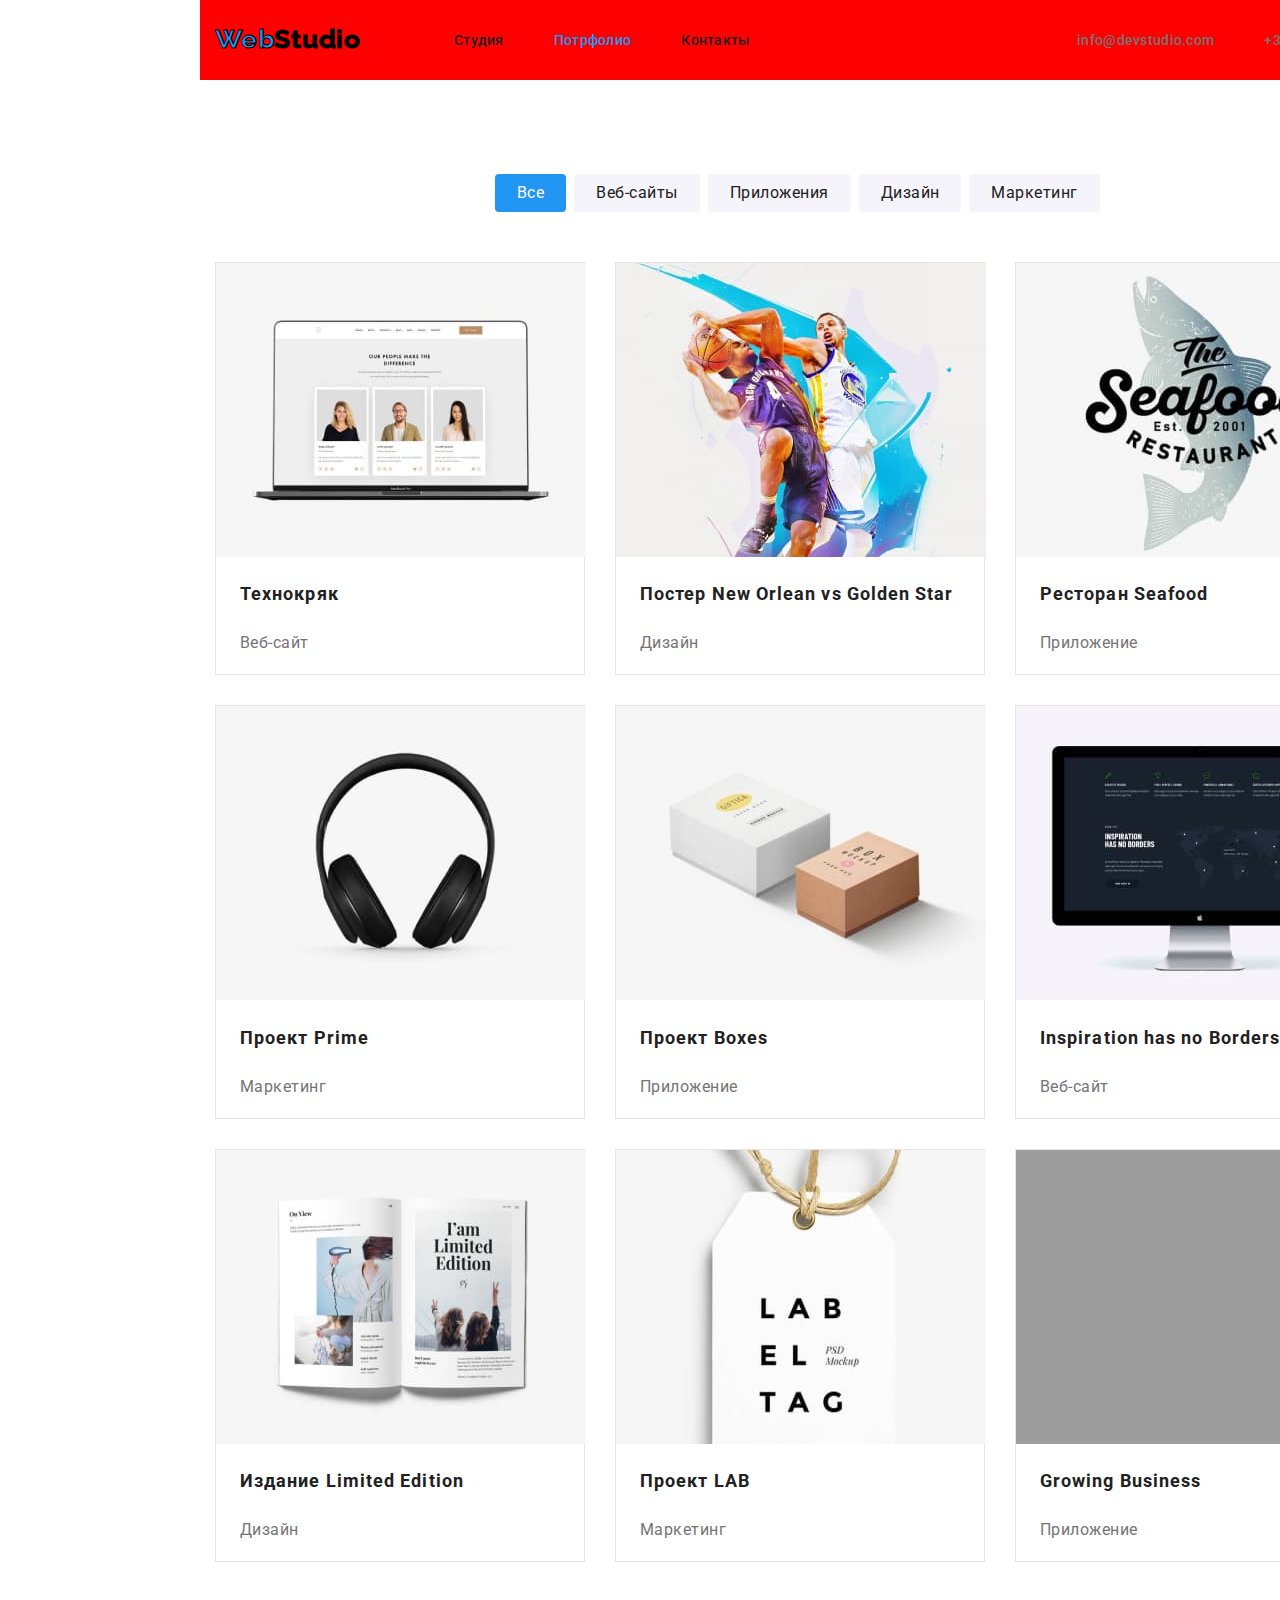
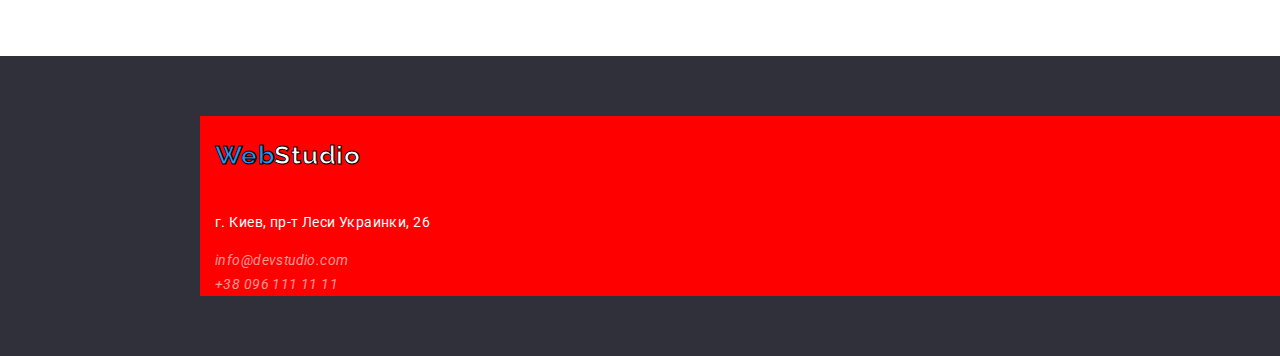
==== commit cb091583: "DZ-3" ====
--- a/portfolio.html
+++ b/portfolio.html
@@ -16,25 +16,25 @@
     </head>
 
     <body>
-        <header class="header_line_bottom">
-            <div class="container row_header">
-                <nav class="row_logo_pages">
-                    <a class="logo" href=""><span class="blu">Web</span><span class="black">Studio</span></a>
-                    <ul class="row_pages without_marker">
-                        <li><a class="item_row_pages" href="index.html">Студия</a></li>
-                        <li><a class="item_row_pages linc_current" href="portfolio.html">Потрфолио</a></li>
-                        <li><a class="item_row_pages" href="">Контакты</a></li>
-                    </ul>
-                </nav>
-                <ul class="row_contacts without_marker">
-                    <li><a class="item_row_contacts" href="">info@devstudio.com</a></li>
-                    <li><a class="item_row_contacts" href="">+38 096 111 11 11</a></li>
+    <header>
+        <div class="container row_header">
+            <nav class="row_logo_pages">
+                <a class="logo" href=""><span class="blu">Web</span><span class="black">Studio</span></a>
+                <ul class="row_pages without_marker">
+                    <li class="indent_item_pages"><a class="item_row_pages" href="index.html">Студия</a></li>
+                    <li class="indent_item_pages"><a class="item_row_pages linc_current" href="portfolio.html">Потрфолио</a></li>
+                    <li class="indent_item_pages"><a class="item_row_pages" href="">Контакты</a></li>
                 </ul>
-            </div>
-        </header>
+            </nav>
+            <ul class="row_contacts without_marker">
+                <li><a class="item_row_contacts" href="">info@devstudio.com</a></li>
+                <li><a class="item_row_contacts" href="">+38 096 111 11 11</a></li>
+            </ul>
+        </div>
+    </header>
 
         <main>
-            <section>   
+            <section >   
                 <div class="container_filter">
                     <h1 class="visually-hidden title_order_filter">Наши проекты фильтр</h1>
                         <ul class="menu_filter without_marker">
--- a/css/styles.css
+++ b/css/styles.css
@@ -40,6 +40,7 @@
   margin-right: 200px;
   margin-bottom: 0px;
   margin-top: 0px;
+  background-color: red;
 }
 
 .logo {
@@ -47,7 +48,8 @@
   font-family: 'Raleway', sans-serif;
   font-weight: 700;
   font-size: 26px;
-  letter-spacing: 3%;
+  line-height: 31px;
+  letter-spacing: 0.03em;
   text-decoration: none;
   -webkit-text-stroke-width: 1px;
   -webkit-text-stroke-color: var(--color-black);
@@ -59,17 +61,24 @@
 .row_header {
   display: flex;
 }
-
+.item_team {
+}
 .item_row_pages {
   display: block;
   padding-top: 32px;
   padding-bottom: 31px;
   text-decoration: none;
   font-weight: 500;
+  line-height: 16px;
   font-size: 14px;
   letter-spacing: 0.02em;
   color: var(--brand-color);
 }
+
+.button_portfolio_all:hover .item_row_pages:hover {
+  cursor: pointer;
+}
+
 .indent_item_pages {
   margin-right: 50px;
 }
@@ -79,7 +88,8 @@
   text-decoration: none;
   font-weight: 500;
   font-size: 14px;
-  letter-spacing: 2%;
+  line-height: 16px;
+  letter-spacing: 0.02em;
   color: var(--color-gray);
 }
 .blu {
@@ -117,8 +127,12 @@
   padding-inline-start: 0px;
 }
 
-.order {
-  background-color: var(--background-color);
+.section_order {
+  max-width: 1600px;
+  background-image: linear-gradient(#c4c4c4) url(../images/big.png);
+  background-position: center;
+  background-repeat: no-repeat;
+  /* background-color: var(--background-color); */
 }
 .container_order {
   width: 1200px;
@@ -140,8 +154,10 @@
   color: var(--color-wight);
   margin-top: 0px;
   margin-bottom: 30px;
-  -webkit-text-stroke-width: 1px;
-  -webkit-text-stroke-color: var(--color-black);
+  line-height: 60px;
+  letter-spacing: 0.06em;
+  /* -webkit-text-stroke-width: 1px;
+  -webkit-text-stroke-color: var(--color-black); */
 }
 
 .button_order {
@@ -200,25 +216,34 @@
   font-weight: 700;
   font-size: 14px;
   font-style: bold;
+  letter-spacing: 0.03em;
   line-height: 16px;
-  letter-spacing: 3%;
   margin-top: 0px;
   margin-bottom: 0px;
 }
 
 .title_affairs {
   font-weight: 700;
-  letter-spacing: 3%;
   margin-bottom: 0px;
   text-align: center;
   margin-top: 90px;
-}
+  line-height: 42px;
+  letter-spacing: 0.03em;
+}
+
+.section_team {
+  /* background-color: var(--button-portfolio-background-color); */
+  background-color: lawngreen;
+}
+
 .title_team {
   font-weight: 700;
-  letter-spacing: 3%;
+  font-size: 36px;
   margin-bottom: 0px;
   text-align: center;
   margin-top: 188px;
+  line-height: 42px;
+  letter-spacing: 0.03em;
 }
 
 .team_row {
@@ -231,21 +256,32 @@
   font-weight: 500;
   font-size: 16px;
   line-height: 19px;
-  letter-spacing: 3%;
+  text-align: center;
+  letter-spacing: 0.03em;
 }
 .item_team {
   display: block;
-  /* border: 1px solid magenta; */
   text-align: center;
   padding-bottom: 30px;
-  box-shadow: 0px 1px 1px 1px var(--item-teem-shadow);
+  filter: drop-shadow(0px 4px 4px rgba(0, 0, 0, 0.25));
+  /* box-shadow: 0px 1px 1px 1px var(--item-teem-shadow); */
 }
 
 .text {
   font-weight: 400;
   font-size: 14px;
   color: var(--color-gray);
-  letter-spacing: 3%;
+  line-height: 24px;
+  letter-spacing: 0.03em;
+  margin-bottom: 0px;
+}
+
+.profession-team {
+  font-weight: 400;
+  font-size: 16px;
+  color: var(--color-gray);
+  line-height: 19px;
+  letter-spacing: 0.03em;
   margin-bottom: 0px;
 }
 
@@ -260,16 +296,18 @@
   font-style: 400;
   font-style: normal;
   font-size: 14px;
-  letter-spacing: 3%;
+  letter-spacing: 0.03em;
   color: var(--color-wight);
   text-decoration: none;
+  line-height: 24px;
 }
 .footer-contacts {
   font-style: 400;
   font-size: 14px;
-  letter-spacing: 3%;
+  letter-spacing: 0.03em;
   color: var(--color-footer-contacts);
   text-decoration: none;
+  line-height: 24px;
 }
 
 .footer-contacts:focus {
@@ -279,12 +317,18 @@
 .title_portfolio {
   font-weight: 700;
   font-size: 18px;
-  letter-spacing: 6%;
   padding-left: 24px;
+  line-height: 36px;
+  letter-spacing: 0.06em;
 }
 
 .filter {
+  font-weight: 400px;
+  font-size: 16px;
   padding-left: 24px;
+  line-height: 30px;
+  letter-spacing: 0.03em;
+  color: var(--color-gray);
 }
 
 .container_filter {
@@ -318,14 +362,10 @@
   margin-right: 8px;
   font-weight: 400;
   font-size: 16px;
-  letter-spacing: 3%;
-  margin-bottom: 0px;
-}
-
-.button_portfolio_all:hover {
-  /* background-color: var(--button-portfolio-background-color);
-  color: var(--brand-color); */
-  cursor: pointer;
+  margin-bottom: 0px;
+  line-height: 26px;
+  text-align: center;
+  letter-spacing: 0.03em;
 }
 
 .button_portfolio {
@@ -338,7 +378,9 @@
   margin-right: 8px;
   font-weight: 400;
   font-size: 16px;
-  letter-spacing: 3%;
+  line-height: 26px;
+  text-align: center;
+  letter-spacing: 0.03em;
   margin-bottom: 0px;
 }
 
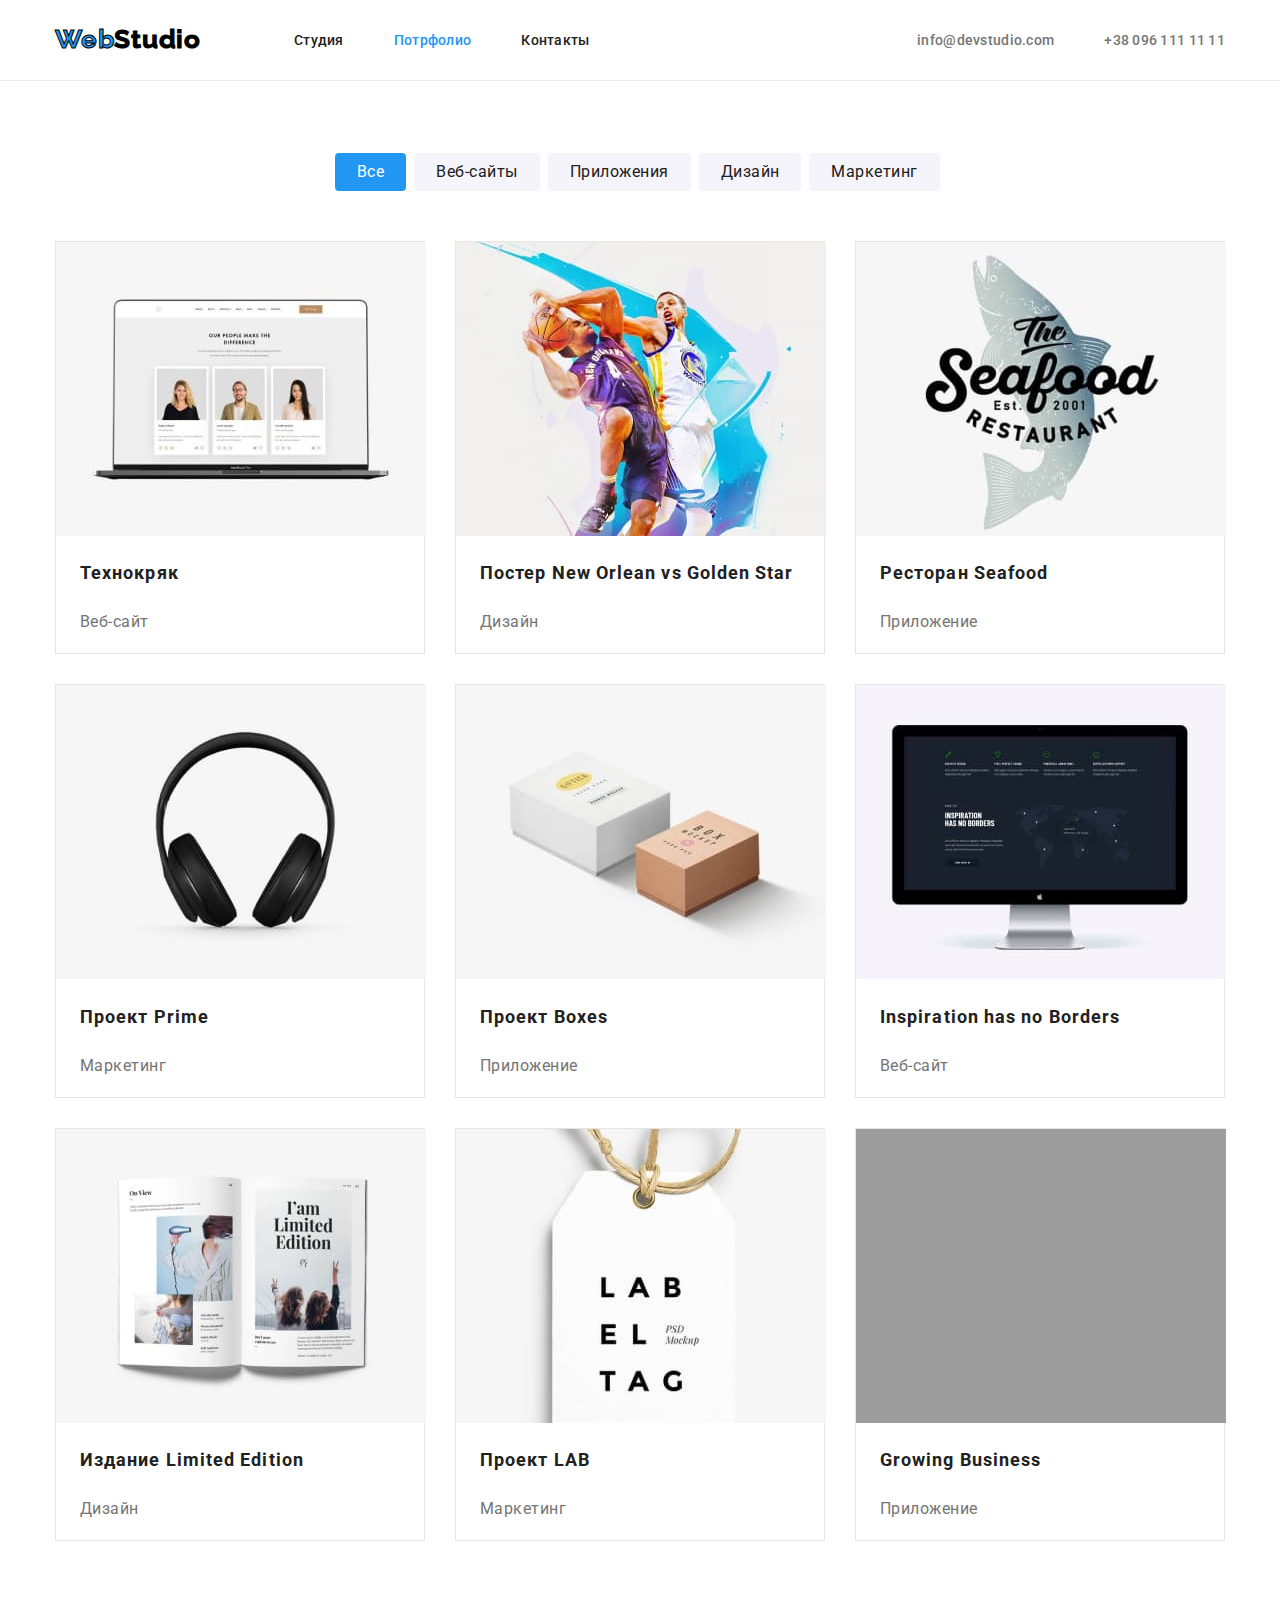
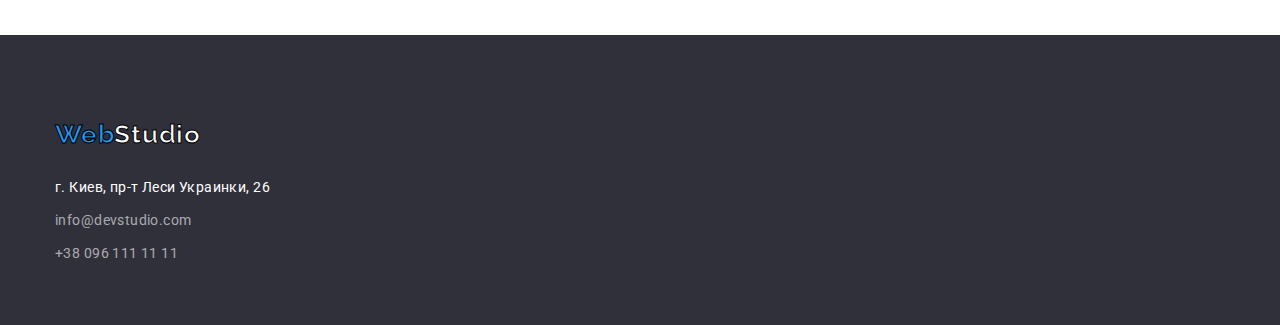
==== commit 90b89180: "DZ-3 чергові правки" ====
--- a/portfolio.html
+++ b/portfolio.html
@@ -16,7 +16,7 @@
     </head>
 
     <body>
-    <header>
+    <header class="header_line_bottom">
         <div class="container row_header">
             <nav class="row_logo_pages">
                 <a class="logo" href=""><span class="blu">Web</span><span class="black">Studio</span></a>
@@ -34,7 +34,7 @@
     </header>
 
         <main>
-            <section >   
+            <section class="section_filter">   
                 <div class="container_filter">
                     <h1 class="visually-hidden title_order_filter">Наши проекты фильтр</h1>
                         <ul class="menu_filter without_marker">
@@ -105,17 +105,20 @@
             </section>
         </main> 
         
-        <footer class="footer_background">
-            <div class="container">
-                <a class="logo" href="/"><span class="blu">Web</span><span class="wight">Studio</span></a>
-                <address>
-                    <p class="footer-address">г. Киев, пр-т Леси Украинки, 26</p>
-                    <ul class="without_marker">
-                        <li><a class="footer-contacts" href="">info@devstudio.com</a></li>
-                        <li><a class="footer-contacts" href="">+38 096 111 11 11</a></li>
-                    </ul>
-                </address>
-            </div>
+        <footer>
+            <section class="section_footer">
+                <div class="container">
+                    <a class="logo" href="/"><span class="blu">Web</span><span class="wight">Studio</span></a>
+                    <address>
+                        <p class="footer_address">г. Киев, пр-т Леси Украинки, 26</p>
+                        <ul class="without_marker">
+                            <li class="footer-indent"><a class="footer-contacts" href="">info@devstudio.com</a></li>
+                            <li class="footer-indent"><a class="footer-contacts" href="">+38 096 111 11 11</a></li>
+                        </ul>
+                    </address>
+                </div class="container">
+            </section>
         </footer>
+
     </body>
 </html>--- a/css/styles.css
+++ b/css/styles.css
@@ -36,11 +36,7 @@
   width: 1200px;
   padding-left: 15px;
   padding-right: 15px;
-  margin-left: 200px;
-  margin-right: 200px;
-  margin-bottom: 0px;
-  margin-top: 0px;
-  background-color: red;
+  margin: 0 auto;
 }
 
 .logo {
@@ -61,8 +57,7 @@
 .row_header {
   display: flex;
 }
-.item_team {
-}
+
 .item_row_pages {
   display: block;
   padding-top: 32px;
@@ -128,22 +123,19 @@
 }
 
 .section_order {
-  max-width: 1600px;
+  padding-top: 200px;
+  padding-bottom: 200px;
+  /* max-width: 1600px;
   background-image: linear-gradient(#c4c4c4) url(../images/big.png);
   background-position: center;
-  background-repeat: no-repeat;
-  /* background-color: var(--background-color); */
+  background-repeat: no-repeat; */
+  background-color: var(--background-color);
 }
 .container_order {
   width: 1200px;
   padding-left: 15px;
   padding-right: 15px;
-  margin-left: 200px;
-  margin-right: 200px;
-  margin-bottom: 0px;
-  margin-top: 0px;
-  padding-top: 200px;
-  padding-bottom: 200px;
+  margin: 0 auto;
 }
 
 .title_order_filter {
@@ -153,7 +145,7 @@
   font-size: 44px;
   color: var(--color-wight);
   margin-top: 0px;
-  margin-bottom: 30px;
+  /* margin-bottom: 30px; */
   line-height: 60px;
   letter-spacing: 0.06em;
   /* -webkit-text-stroke-width: 1px;
@@ -199,10 +191,19 @@
   overflow: hidden;
 }
 
+.section_skills {
+  padding-top: 94px;
+  padding-bottom: 94px;
+}
+
 .skills_row {
   display: flex;
   justify-content: space-between;
-  padding-top: 94px;
+}
+
+.section_affairs {
+  /* padding-top: 94px; */
+  padding-bottom: 94px;
 }
 
 .affairs_row {
@@ -224,16 +225,18 @@
 
 .title_affairs {
   font-weight: 700;
-  margin-bottom: 0px;
-  text-align: center;
-  margin-top: 90px;
+  font-size: 36px;
+  margin-bottom: 0px;
+  text-align: center;
+  margin-top: 0px;
   line-height: 42px;
   letter-spacing: 0.03em;
 }
 
 .section_team {
-  /* background-color: var(--button-portfolio-background-color); */
-  background-color: lawngreen;
+  background-color: var(--button-portfolio-background-color);
+  padding-top: 94px;
+  padding-bottom: 94px;
 }
 
 .title_team {
@@ -241,9 +244,9 @@
   font-size: 36px;
   margin-bottom: 0px;
   text-align: center;
-  margin-top: 188px;
   line-height: 42px;
   letter-spacing: 0.03em;
+  margin-top: 0px;
 }
 
 .team_row {
@@ -262,8 +265,8 @@
 .item_team {
   display: block;
   text-align: center;
-  padding-bottom: 30px;
   filter: drop-shadow(0px 4px 4px rgba(0, 0, 0, 0.25));
+  background-color: var(--color-wight);
   /* box-shadow: 0px 1px 1px 1px var(--item-teem-shadow); */
 }
 
@@ -273,7 +276,6 @@
   color: var(--color-gray);
   line-height: 24px;
   letter-spacing: 0.03em;
-  margin-bottom: 0px;
 }
 
 .profession-team {
@@ -282,17 +284,27 @@
   color: var(--color-gray);
   line-height: 19px;
   letter-spacing: 0.03em;
-  margin-bottom: 0px;
-}
-
-.footer_background {
+}
+
+.section_footer {
   background-color: var(--background-color);
   padding-top: 60px;
   padding-bottom: 60px;
-  margin-top: 94px;
-}
-
-.footer-address {
+}
+
+.footer_logo {
+  display: block;
+  font-family: 'Raleway', sans-serif;
+  font-weight: 700;
+  font-size: 26px;
+  line-height: 31px;
+  letter-spacing: 0.03em;
+  text-decoration: none;
+  -webkit-text-stroke-width: 1px;
+  -webkit-text-stroke-color: var(--color-black);
+  margin-bottom: 20px;
+}
+.footer_address {
   font-style: 400;
   font-style: normal;
   font-size: 14px;
@@ -300,9 +312,11 @@
   color: var(--color-wight);
   text-decoration: none;
   line-height: 24px;
+  margin: 0px;
 }
 .footer-contacts {
   font-style: 400;
+  font-style: normal;
   font-size: 14px;
   letter-spacing: 0.03em;
   color: var(--color-footer-contacts);
@@ -312,6 +326,11 @@
 
 .footer-contacts:focus {
   color: var(--color-blu);
+}
+
+.footer-indent {
+  /* background-color: lawngreen; */
+  padding-top: 9px;
 }
 
 .title_portfolio {
@@ -335,10 +354,12 @@
   width: 1200px;
   padding-left: 15px;
   padding-right: 15px;
-  margin-left: 200px;
-  margin-right: 200px;
-  margin-bottom: 0px;
-  margin-top: 0px;
+  margin: 0 auto;
+}
+
+.section_filter {
+  padding-top: 72px;
+  padding-bottom: 94px;
 }
 .container_footer {
   width: 1200px;
@@ -393,7 +414,6 @@
 .menu_filter {
   padding-left: 280px;
   display: flex;
-  margin-top: 94px;
 }
 .flex_works {
   padding-top: 50px;
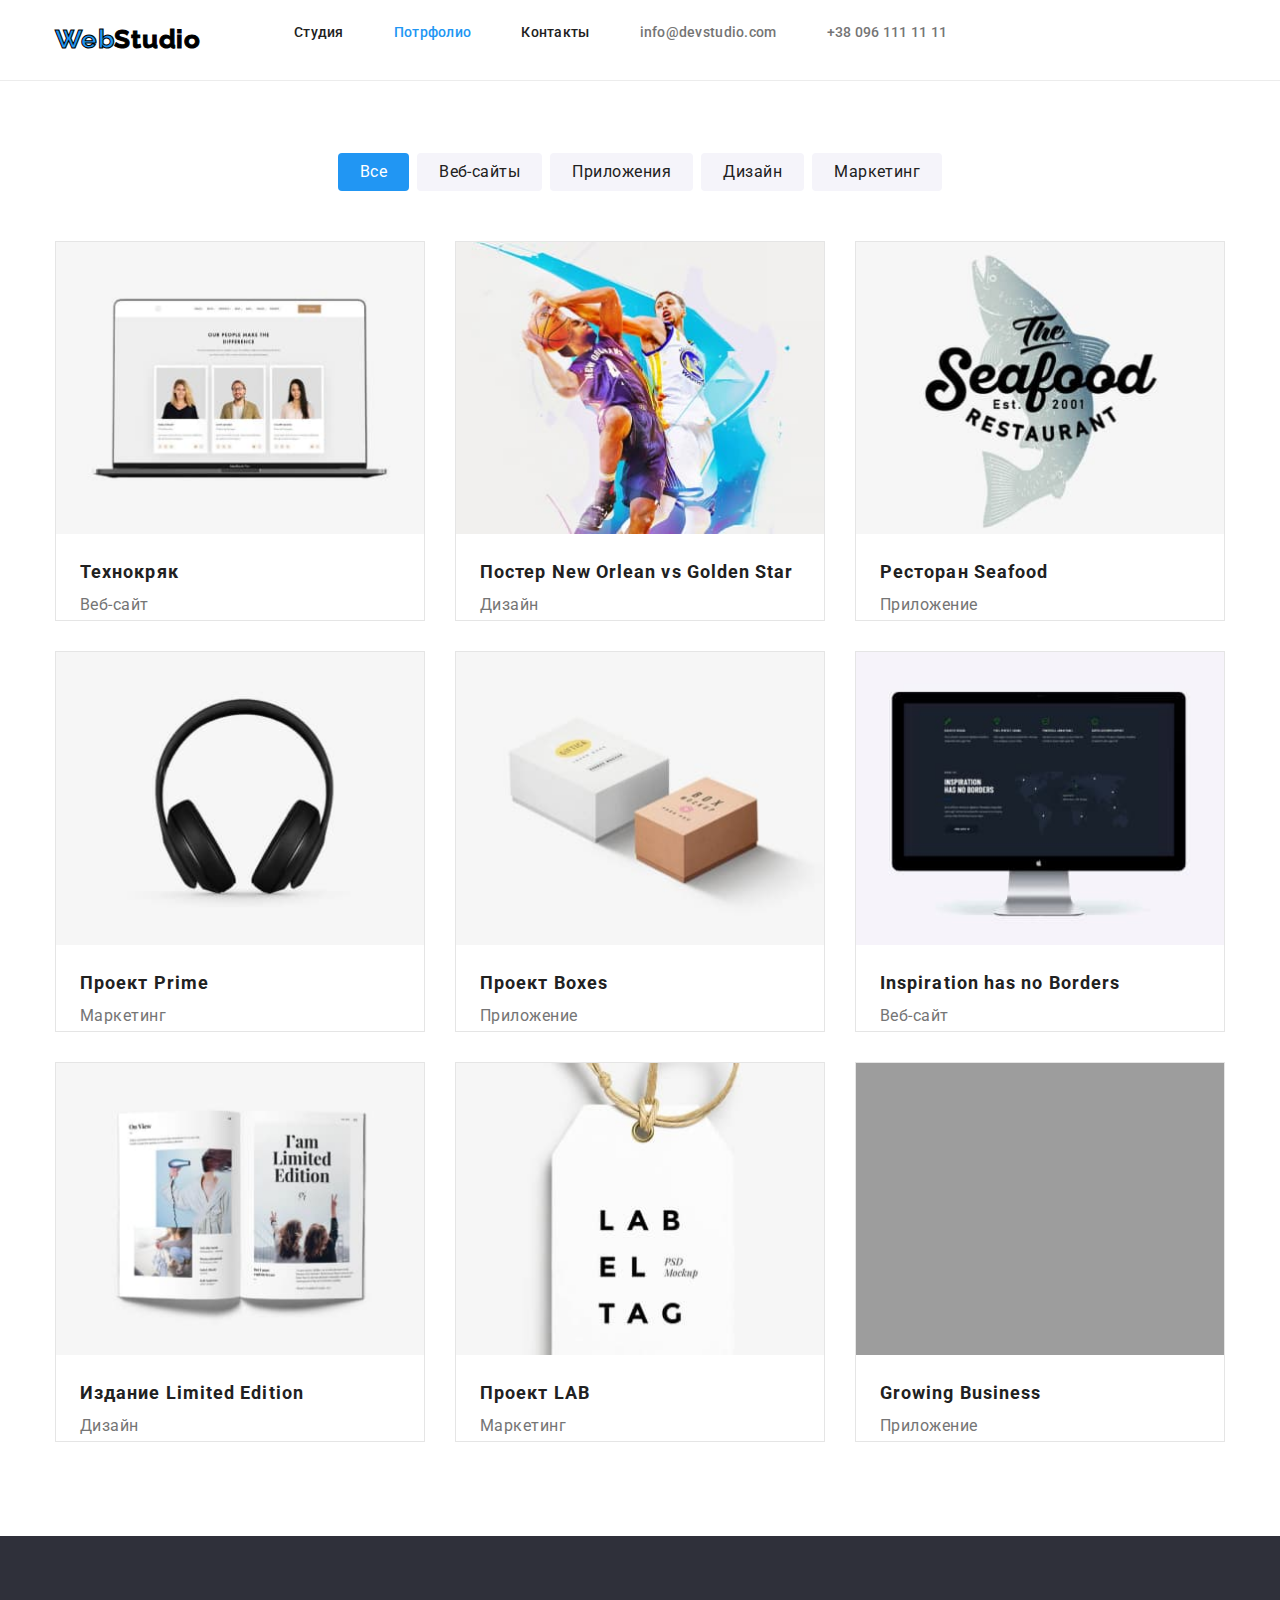
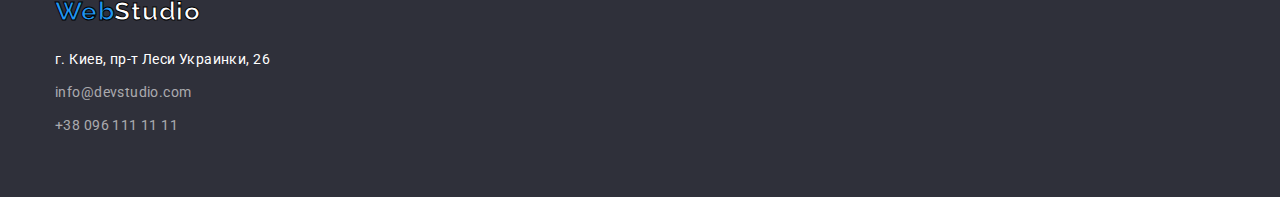
==== commit 92030de9: "DZ-3 сподіваюсь останні правки" ====
--- a/portfolio.html
+++ b/portfolio.html
@@ -16,21 +16,24 @@
     </head>
 
     <body>
-    <header class="header_line_bottom">
-        <div class="container row_header">
-            <nav class="row_logo_pages">
-                <a class="logo" href=""><span class="blu">Web</span><span class="black">Studio</span></a>
-                <ul class="row_pages without_marker">
-                    <li class="indent_item_pages"><a class="item_row_pages" href="index.html">Студия</a></li>
-                    <li class="indent_item_pages"><a class="item_row_pages linc_current" href="portfolio.html">Потрфолио</a></li>
-                    <li class="indent_item_pages"><a class="item_row_pages" href="">Контакты</a></li>
+    <header>
+        <section class="section_header">
+            <div class="container row_header">
+                <nav class="row_logo_pages">
+                    <a class="logo" href=""><span class="blu">Web</span><span class="black">Studio</span></a>
+                    <ul class="row_pages without_marker">
+                        <li class="indent_item_pages"><a class="item_row_pages" href="index.html">Студия</a>
+                        </li>
+                        <li class="indent_item_pages"><a class="item_row_pages linc_current" href="portfolio.html">Потрфолио</a></li>
+                        <li class="indent_item_pages"><a class="item_row_pages" href="">Контакты</a></li>
+                    </ul>
+                </nav>
+                <ul class="row_contacts without_marker">
+                    <li><a class="item_row_contacts mail" href="">info@devstudio.com</a></li>
+                    <li><a class="item_row_contacts" href="">+38 096 111 11 11</a></li>
                 </ul>
-            </nav>
-            <ul class="row_contacts without_marker">
-                <li><a class="item_row_contacts" href="">info@devstudio.com</a></li>
-                <li><a class="item_row_contacts" href="">+38 096 111 11 11</a></li>
-            </ul>
-        </div>
+            </div>
+        </section>
     </header>
 
         <main>
@@ -38,65 +41,65 @@
                 <div class="container_filter">
                     <h1 class="visually-hidden title_order_filter">Наши проекты фильтр</h1>
                         <ul class="menu_filter without_marker">
-                        <li>
-                            <button type="button" class="button_portfolio_all">Все</button>
+                        <li class="item_filter">
+                            <button type="button_portfolio_all" class="button_portfolio_all">Все</button>
                         </li>
                         <li class="item_filter">
-                            <button type="button" class="button_portfolio">Веб-сайты</button>
+                            <button type="button_portfolio" class="button_portfolio">Веб-сайты</button>
                         </li>
                         <li class="item_filter">
-                            <button type="button" class="button_portfolio">Приложения</button>
+                            <button type="button_portfolio" class="button_portfolio">Приложения</button>
                         </li>
                         <li class="item_filter">   
-                            <button type="button" class="button_portfolio">Дизайн</button>
+                            <button type="button_portfolio" class="button_portfolio">Дизайн</button>
                         </li>
-                        <li class="item_filter">
-                            <button type="button" class="button_portfolio">Маркетинг</button>
+                        <li class="item_filter_last">
+                            <button type="button_portfolio" class="button_portfolio">Маркетинг</button>
                         </li>
                     </ul>
                     <ul class="flex_works without_marker">          
                         <li class="item_works">
-                            <img src= "./images/2-1.jpg" alt="Открытая страцница на ноутбуке" width="370" />
+                            <img class="foto_works" src= "./images/2-1.jpg" alt="Открытая страцница на ноутбуке" width="370" />
                             <h2 class="title_portfolio">Технокряк</h2>
                             <p class="filter">Веб-сайт</p>
                         </li>
                         <li class="item_works">
-                            <img src="./images/2-2.jpg" alt="Волейболисты" width="370" />
+                            <img class="foto_works" src="./images/2-2.jpg" alt="Волейболисты" width="370" />
                             <h2 class="title_portfolio">Постер New Orlean vs Golden Star</h2>
                             <p class="filter">Дизайн</p> 
                         </li>
                         <li class="item_works">
-                            <img src="./images/2-3.jpg" alt="Название ресторана на фоне рыбы" width="370" />
+                            <img class="foto_works" src="./images/2-3.jpg" alt="Название ресторана на фоне рыбы" width="370" />
                             <h2 class="title_portfolio">Ресторан Seafood</h2>
                             <p class="filter">Приложение</p> 
                         </li>
                          <li class="item_works">
-                            <img src="./images/2-4.jpg" alt="Наушники" width="370" />
+                            <img class="foto_works" src="./images/2-4.jpg" alt="Наушники" width="370" />
                             <h2 class="title_portfolio">Проект Prime</h2>
                             <p class="filter">Маркетинг</p>   
                         </li>
                         <li class="item_works">
-                            <img src="./images/2-5.jpg" alt="Коробки" width="370" />
+                            <img class="foto_works" src="./images/2-5.jpg" alt="Коробки" width="370" />
                             <h2 class="title_portfolio">Проект Boxes</h2>
                             <p class="filter">Приложение</p>
                         </li>
                         <li class="item_works">
-                            <img src="./images/2-6.jpg" alt="Экран компьютера" width="370" />
+                            <img class="foto_works" src="./images/2-6.jpg" alt="Экран компьютера" width="370" />
                             <h2 lang="en" class="title_portfolio">Inspiration has no Borders</h2>
                             <p class="filter">Веб-сайт</p>
                         </li>
                         <li class="item_works">
-                            <img src="./images/2-7.jpg" alt="Открытая книга" width="370" />
+                            <img class="foto_works" src="./images/2-7.jpg" alt="Открытая книга" width="370" />
                             <h2 class="title_portfolio">Издание Limited Edition</h2>
                             <p class="filter">Дизайн</p>
                         </li>
                         <li class="item_works">
-                            <img src="./images/2-8.jpg" alt="Бумажная бирка" width="370" />
+                            <img class="foto_works" src="./images/2-8.jpg" alt="Бумажная бирка" width="370" />
                             <h2 class="title_portfolio">Проект LAB</h2>
                             <p class="filter">Маркетинг</p>
                         </li>
                         <li class="item_works">
-                            <img src="./images/2-9.jpg" alt="Серый экран" width="370" />
+                            <img class="foto_works" src="./images/2-9.jpg" alt="Серый экран" width="370" />
                             <h2 lang="en" class="title_portfolio">Growing Business</h2>
                             <p class="filter">Приложение</p>
                         </li>
@@ -108,12 +111,12 @@
         <footer>
             <section class="section_footer">
                 <div class="container">
-                    <a class="logo" href="/"><span class="blu">Web</span><span class="wight">Studio</span></a>
+                    <a class="footer_logo" href="/"><span class="blu">Web</span><span class="wight">Studio</span></a>
                     <address>
                         <p class="footer_address">г. Киев, пр-т Леси Украинки, 26</p>
                         <ul class="without_marker">
-                            <li class="footer-indent"><a class="footer-contacts" href="">info@devstudio.com</a></li>
-                            <li class="footer-indent"><a class="footer-contacts" href="">+38 096 111 11 11</a></li>
+                            <li class="footer_mail"><a class="footer-contacts" href="">info@devstudio.com</a></li>
+                            <li><a class="footer-contacts" href="">+38 096 111 11 11</a></li>
                         </ul>
                     </address>
                 </div class="container">
--- a/css/styles.css
+++ b/css/styles.css
@@ -6,6 +6,33 @@
 *::before,
 *::after {
   box-sizing: inherit;
+}
+
+h1,
+h2,
+h3,
+h4,
+h5,
+h6,
+p {
+  margin: 0;
+}
+
+.list {
+  list-style: none;
+  padding: 0;
+  margin: 0;
+}
+
+.link {
+  text-decoration: none;
+  color: inherit;
+}
+
+img {
+  display: block;
+  max-width: 100%;
+  height: auto;
 }
 
 :root {
@@ -26,10 +53,10 @@
   color: var(--brand-color);
 }
 
-.header_line_bottom {
+.section_header {
   border-bottom: 1px solid var(--header_line_bottom);
-  /* padding-top: 200px;
-  padding-bottom: 200px; */
+  padding-top: 24px;
+  padding-bottom: 25px;
 }
 
 .container {
@@ -49,7 +76,7 @@
   text-decoration: none;
   -webkit-text-stroke-width: 1px;
   -webkit-text-stroke-color: var(--color-black);
-  padding: 24px 93px 25px 0px;
+  margin-right: 93px;
 }
 .row_pages,
 .row_contacts,
@@ -60,8 +87,6 @@
 
 .item_row_pages {
   display: block;
-  padding-top: 32px;
-  padding-bottom: 31px;
   text-decoration: none;
   font-weight: 500;
   line-height: 16px;
@@ -79,13 +104,15 @@
 }
 .item_row_contacts {
   display: block;
-  padding: 32px 0px 31px 50px;
   text-decoration: none;
   font-weight: 500;
   font-size: 14px;
   line-height: 16px;
   letter-spacing: 0.02em;
   color: var(--color-gray);
+}
+.mail {
+  margin-right: 50px;
 }
 .blu {
   color: var(--color-blu);
@@ -108,9 +135,9 @@
   color: var(--color-blu);
 }
 
-.row_header {
+/* .row_header {
   justify-content: space-between;
-}
+} */
 
 .without_marker {
   list-style-type: none;
@@ -145,7 +172,7 @@
   font-size: 44px;
   color: var(--color-wight);
   margin-top: 0px;
-  /* margin-bottom: 30px; */
+  margin-bottom: 30px;
   line-height: 60px;
   letter-spacing: 0.06em;
   /* -webkit-text-stroke-width: 1px;
@@ -153,6 +180,7 @@
 }
 
 .button_order {
+  /* display: inline-block; */
   font-family: inherit;
   background-color: var(--color-blu);
   font-style: Bold;
@@ -207,7 +235,6 @@
 }
 
 .affairs_row {
-  padding-top: 50px;
   display: flex;
   justify-content: space-between;
 }
@@ -220,13 +247,13 @@
   letter-spacing: 0.03em;
   line-height: 16px;
   margin-top: 0px;
-  margin-bottom: 0px;
+  margin-bottom: 10px;
 }
 
 .title_affairs {
   font-weight: 700;
   font-size: 36px;
-  margin-bottom: 0px;
+  margin-bottom: 50px;
   text-align: center;
   margin-top: 0px;
   line-height: 42px;
@@ -247,10 +274,10 @@
   line-height: 42px;
   letter-spacing: 0.03em;
   margin-top: 0px;
+  margin-bottom: 50px;
 }
 
 .team_row {
-  padding-top: 50px;
   justify-content: space-between;
   display: flex;
   /* padding-bottom: 94px; */
@@ -261,6 +288,7 @@
   line-height: 19px;
   text-align: center;
   letter-spacing: 0.03em;
+  margin-bottom: 10px;
 }
 .item_team {
   display: block;
@@ -270,6 +298,10 @@
   /* box-shadow: 0px 1px 1px 1px var(--item-teem-shadow); */
 }
 
+.foto_team {
+  margin-bottom: 30px;
+}
+
 .text {
   font-weight: 400;
   font-size: 14px;
@@ -278,6 +310,9 @@
   letter-spacing: 0.03em;
 }
 
+.team {
+  margin-bottom: 30px;
+}
 .profession-team {
   font-weight: 400;
   font-size: 16px;
@@ -312,8 +347,9 @@
   color: var(--color-wight);
   text-decoration: none;
   line-height: 24px;
-  margin: 0px;
-}
+  margin-bottom: 9px;
+}
+
 .footer-contacts {
   font-style: 400;
   font-style: normal;
@@ -324,13 +360,11 @@
   line-height: 24px;
 }
 
+.footer_mail {
+  margin-bottom: 9px;
+}
 .footer-contacts:focus {
   color: var(--color-blu);
-}
-
-.footer-indent {
-  /* background-color: lawngreen; */
-  padding-top: 9px;
 }
 
 .title_portfolio {
@@ -374,13 +408,13 @@
 }
 
 .button_portfolio_all {
+  display: inline-block;
   font-family: inherit;
   padding: 6px 22px 6px 22px;
   background-color: var(--color-blu);
   color: var(--color-wight);
   border-radius: 4px;
   border: none;
-  margin-right: 8px;
   font-weight: 400;
   font-size: 16px;
   margin-bottom: 0px;
@@ -390,13 +424,13 @@
 }
 
 .button_portfolio {
+  display: inline-block;
   font-family: inherit;
   padding: 6px 22px 6px 22px;
   background-color: var(--button-portfolio-background-color);
   color: var(--brand-color);
   border-radius: 4px;
   border: none;
-  margin-right: 8px;
   font-weight: 400;
   font-size: 16px;
   line-height: 26px;
@@ -404,19 +438,30 @@
   letter-spacing: 0.03em;
   margin-bottom: 0px;
 }
-
+.button_portfolio:focus,
 .button_portfolio:hover {
   background-color: var(--color-blu);
   color: var(--color-wight);
   cursor: pointer;
 }
 
+.foto_works {
+  margin-bottom: 20px;
+}
+
+.item_filter {
+  margin-right: 8px;
+  margin-bottom: 50px;
+}
+
+.item_filter {
+  margin-bottom: 50px;
+}
 .menu_filter {
-  padding-left: 280px;
-  display: flex;
+  display: flex;
+  justify-content: center;
 }
 .flex_works {
-  padding-top: 50px;
   display: flex;
   flex-wrap: wrap;
 }
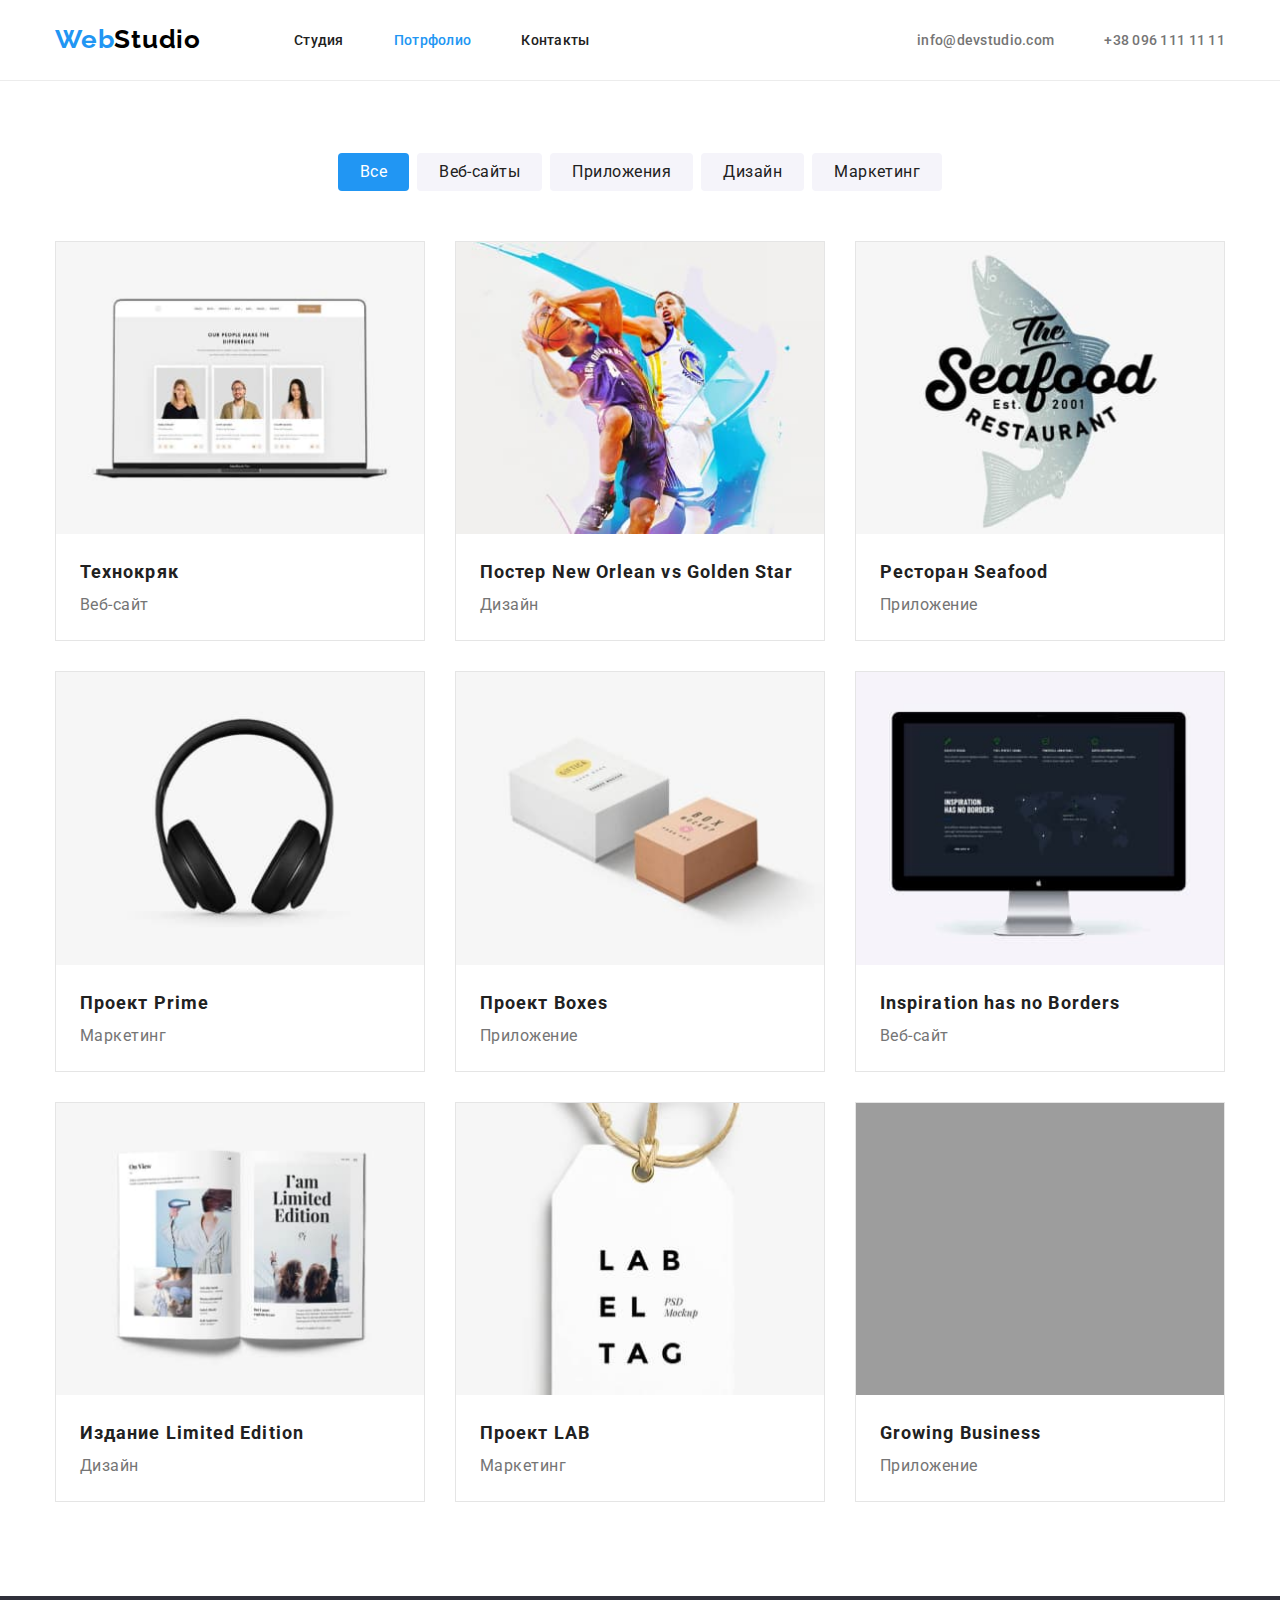
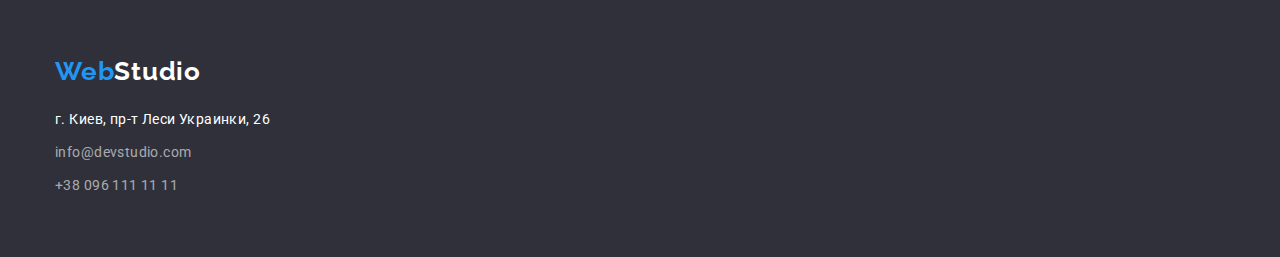
==== commit 2931f00f: "DZ-3 останні правки" ====
--- a/portfolio.html
+++ b/portfolio.html
@@ -16,24 +16,21 @@
     </head>
 
     <body>
-    <header>
-        <section class="section_header">
-            <div class="container row_header">
-                <nav class="row_logo_pages">
-                    <a class="logo" href=""><span class="blu">Web</span><span class="black">Studio</span></a>
-                    <ul class="row_pages without_marker">
-                        <li class="indent_item_pages"><a class="item_row_pages" href="index.html">Студия</a>
-                        </li>
-                        <li class="indent_item_pages"><a class="item_row_pages linc_current" href="portfolio.html">Потрфолио</a></li>
-                        <li class="indent_item_pages"><a class="item_row_pages" href="">Контакты</a></li>
-                    </ul>
-                </nav>
-                <ul class="row_contacts without_marker">
-                    <li><a class="item_row_contacts mail" href="">info@devstudio.com</a></li>
-                    <li><a class="item_row_contacts" href="">+38 096 111 11 11</a></li>
+    <header class="header_background">
+        <div class="container row_header">
+            <nav class="row_logo_pages">
+                <a class="logo" href="">Web<span class="black">Studio</span></a>
+                <ul class="row_pages without_marker">
+                    <li class="indent_item_pages"><a class="item_row_pages" href="index.html">Студия</a></li>
+                    <li class="indent_item_pages"><a class="item_row_pages linc_current" href="portfolio.html">Потрфолио</a></li>
+                    <li class="indent_item_pages"><a class="item_row_pages" href="">Контакты</a></li>
                 </ul>
-            </div>
-        </section>
+            </nav>
+            <ul class="row_contacts without_marker">
+                <li><a class="item_row_contacts mail" href="">info@devstudio.com</a></li>
+                <li><a class="item_row_contacts" href="">+38 096 111 11 11</a></li>
+            </ul>
+        </div>
     </header>
 
         <main>
@@ -59,68 +56,84 @@
                     </ul>
                     <ul class="flex_works without_marker">          
                         <li class="item_works">
-                            <img class="foto_works" src= "./images/2-1.jpg" alt="Открытая страцница на ноутбуке" width="370" />
-                            <h2 class="title_portfolio">Технокряк</h2>
-                            <p class="filter">Веб-сайт</p>
+                            <img src= "./images/2-1.jpg" alt="Открытая страцница на ноутбуке" width="370" />
+                                <div class="text_filter_indent">
+                                    <h2 class="title_portfolio">Технокряк</h2>
+                                    <p class="filter">Веб-сайт</p>
+                                </div>
                         </li>
                         <li class="item_works">
-                            <img class="foto_works" src="./images/2-2.jpg" alt="Волейболисты" width="370" />
-                            <h2 class="title_portfolio">Постер New Orlean vs Golden Star</h2>
-                            <p class="filter">Дизайн</p> 
+                            <img src="./images/2-2.jpg" alt="Волейболисты" width="370" />
+                                <div class="text_filter_indent">
+                                    <h2 class="title_portfolio">Постер New Orlean vs Golden Star</h2>
+                                    <p class="filter">Дизайн</p> 
+                                </div>
                         </li>
                         <li class="item_works">
-                            <img class="foto_works" src="./images/2-3.jpg" alt="Название ресторана на фоне рыбы" width="370" />
-                            <h2 class="title_portfolio">Ресторан Seafood</h2>
-                            <p class="filter">Приложение</p> 
+                            <img src="./images/2-3.jpg" alt="Название ресторана на фоне рыбы" width="370" />
+                                <div class="text_filter_indent">
+                                    <h2 class="title_portfolio">Ресторан Seafood</h2>
+                                    <p class="filter">Приложение</p> 
+                                </div>
                         </li>
                          <li class="item_works">
-                            <img class="foto_works" src="./images/2-4.jpg" alt="Наушники" width="370" />
-                            <h2 class="title_portfolio">Проект Prime</h2>
-                            <p class="filter">Маркетинг</p>   
+                            <img src="./images/2-4.jpg" alt="Наушники" width="370" />
+                                <div class="text_filter_indent">
+                                    <h2 class="title_portfolio">Проект Prime</h2>
+                                    <p class="filter">Маркетинг</p>
+                                </div>   
                         </li>
                         <li class="item_works">
-                            <img class="foto_works" src="./images/2-5.jpg" alt="Коробки" width="370" />
-                            <h2 class="title_portfolio">Проект Boxes</h2>
-                            <p class="filter">Приложение</p>
+                            <img src="./images/2-5.jpg" alt="Коробки" width="370" />
+                            <div class="text_filter_indent">
+                                <h2 class="title_portfolio">Проект Boxes</h2>
+                                <p class="filter">Приложение</p>
+                            </div>
                         </li>
                         <li class="item_works">
-                            <img class="foto_works" src="./images/2-6.jpg" alt="Экран компьютера" width="370" />
-                            <h2 lang="en" class="title_portfolio">Inspiration has no Borders</h2>
-                            <p class="filter">Веб-сайт</p>
+                            <img src="./images/2-6.jpg" alt="Экран компьютера" width="370" />
+                                <div class="text_filter_indent">
+                                    <h2 lang="en" class="title_portfolio">Inspiration has no Borders</h2>
+                                    <p class="filter">Веб-сайт</p>
+                                </div>
                         </li>
                         <li class="item_works">
-                            <img class="foto_works" src="./images/2-7.jpg" alt="Открытая книга" width="370" />
-                            <h2 class="title_portfolio">Издание Limited Edition</h2>
-                            <p class="filter">Дизайн</p>
+                            <img src="./images/2-7.jpg" alt="Открытая книга" width="370" />
+                                <div class="text_filter_indent">
+                                    <h2 class="title_portfolio">Издание Limited Edition</h2>
+                                    <p class="filter">Дизайн</p>
+                                </div>
                         </li>
                         <li class="item_works">
-                            <img class="foto_works" src="./images/2-8.jpg" alt="Бумажная бирка" width="370" />
-                            <h2 class="title_portfolio">Проект LAB</h2>
-                            <p class="filter">Маркетинг</p>
+                            <img src="./images/2-8.jpg" alt="Бумажная бирка" width="370" />
+                                <div class="text_filter_indent">
+                                    <h2 class="title_portfolio">Проект LAB</h2>
+                                    <p class="filter">Маркетинг</p>
+                                </div>
                         </li>
                         <li class="item_works">
-                            <img class="foto_works" src="./images/2-9.jpg" alt="Серый экран" width="370" />
-                            <h2 lang="en" class="title_portfolio">Growing Business</h2>
-                            <p class="filter">Приложение</p>
+                            <img src="./images/2-9.jpg" alt="Серый экран" width="370" />
+                                <div class="text_filter_indent">
+                                    <h2 lang="en" class="title_portfolio">Growing Business</h2>
+                                    <p class="filter">Приложение</p>
+                                </div>
                         </li>
                     </ul>
                 </div> 
             </section>
         </main> 
         
-        <footer>
-            <section class="section_footer">
-                <div class="container">
-                    <a class="footer_logo" href="/"><span class="blu">Web</span><span class="wight">Studio</span></a>
-                    <address>
-                        <p class="footer_address">г. Киев, пр-т Леси Украинки, 26</p>
-                        <ul class="without_marker">
-                            <li class="footer_mail"><a class="footer-contacts" href="">info@devstudio.com</a></li>
-                            <li><a class="footer-contacts" href="">+38 096 111 11 11</a></li>
-                        </ul>
-                    </address>
-                </div class="container">
-            </section>
+        <footer class="footer_background">
+            <div class="container">
+                <a class="footer_logo" href="/"><span class="blu">Web</span><span class="wight">Studio</span></a>
+                <address>
+                    <p class="footer_address">г. Киев, пр-т Леси Украинки, 26</p>
+                    <ul class="without_marker">
+                        <li class="footer_mail"><a class="footer-contacts" href="">info@devstudio.com</a></li>
+                        <li><a class="footer-contacts" href="">+38 096 111 11 11</a></li>
+                    </ul>
+                </address>
+            </div>
         </footer>
 
     </body>
--- a/css/styles.css
+++ b/css/styles.css
@@ -53,10 +53,8 @@
   color: var(--brand-color);
 }
 
-.section_header {
+.header_background {
   border-bottom: 1px solid var(--header_line_bottom);
-  padding-top: 24px;
-  padding-bottom: 25px;
 }
 
 .container {
@@ -74,14 +72,19 @@
   line-height: 31px;
   letter-spacing: 0.03em;
   text-decoration: none;
-  -webkit-text-stroke-width: 1px;
-  -webkit-text-stroke-color: var(--color-black);
+  color: var(--color-blu);
+  /* -webkit-text-stroke-width: 1px;
+  -webkit-text-stroke-color: var(--color-black); */
+  /* color: var(--color-black); */
+  padding: 24px 0px 25px 0px;
   margin-right: 93px;
 }
+
 .row_pages,
 .row_contacts,
 .row_logo_pages,
-.row_header {
+.row_header,
+.item_row_contacts {
   display: flex;
 }
 
@@ -103,17 +106,29 @@
   margin-right: 50px;
 }
 .item_row_contacts {
-  display: block;
+  /* display: block; */
   text-decoration: none;
   font-weight: 500;
   font-size: 14px;
   line-height: 16px;
   letter-spacing: 0.02em;
   color: var(--color-gray);
-}
-.mail {
-  margin-right: 50px;
-}
+  /* text-align: right; */
+  /* margin-left: auto;
+  margin-right: 0; */
+}
+
+.row_pages {
+  padding: 32px 0px;
+}
+
+.row_contacts {
+  padding: 32px 0px;
+  margin-left: auto;
+  margin-right: 0;
+  float: right;
+}
+
 .blu {
   color: var(--color-blu);
 }
@@ -135,9 +150,15 @@
   color: var(--color-blu);
 }
 
-/* .row_header {
+.row_header {
   justify-content: space-between;
-} */
+  /* margin-left: auto;
+  margin-right: 0; */
+}
+
+.mail {
+  margin-right: 50px;
+}
 
 .without_marker {
   list-style-type: none;
@@ -152,10 +173,6 @@
 .section_order {
   padding-top: 200px;
   padding-bottom: 200px;
-  /* max-width: 1600px;
-  background-image: linear-gradient(#c4c4c4) url(../images/big.png);
-  background-position: center;
-  background-repeat: no-repeat; */
   background-color: var(--background-color);
 }
 .container_order {
@@ -226,9 +243,14 @@
 
 .skills_row {
   display: flex;
-  justify-content: space-between;
-}
-
+  /* justify-content: space-between; */
+  /* margin-right: 30px; */
+}
+
+.skills_blocks {
+  width: 270px;
+  margin-right: 30px;
+}
 .section_affairs {
   /* padding-top: 94px; */
   padding-bottom: 94px;
@@ -236,7 +258,12 @@
 
 .affairs_row {
   display: flex;
-  justify-content: space-between;
+  /* justify-content: space-between; */
+  /* margin-right: 30px; */
+}
+
+.affairs_foto {
+  margin-right: 30px;
 }
 
 .title_skills {
@@ -278,7 +305,8 @@
 }
 
 .team_row {
-  justify-content: space-between;
+  /* justify-content: space-between; */
+  /* margin-right: 30px; */
   display: flex;
   /* padding-bottom: 94px; */
 }
@@ -296,10 +324,11 @@
   filter: drop-shadow(0px 4px 4px rgba(0, 0, 0, 0.25));
   background-color: var(--color-wight);
   /* box-shadow: 0px 1px 1px 1px var(--item-teem-shadow); */
-}
-
-.foto_team {
-  margin-bottom: 30px;
+  margin-right: 30px;
+}
+
+.team_text {
+  padding: 30px 32px;
 }
 
 .text {
@@ -310,9 +339,9 @@
   letter-spacing: 0.03em;
 }
 
-.team {
+/* .team {
   margin-bottom: 30px;
-}
+} */
 .profession-team {
   font-weight: 400;
   font-size: 16px;
@@ -321,7 +350,7 @@
   letter-spacing: 0.03em;
 }
 
-.section_footer {
+.footer_background {
   background-color: var(--background-color);
   padding-top: 60px;
   padding-bottom: 60px;
@@ -335,10 +364,10 @@
   line-height: 31px;
   letter-spacing: 0.03em;
   text-decoration: none;
-  -webkit-text-stroke-width: 1px;
-  -webkit-text-stroke-color: var(--color-black);
+  color: var(--color-blu);
   margin-bottom: 20px;
 }
+
 .footer_address {
   font-style: 400;
   font-style: normal;
@@ -360,25 +389,27 @@
   line-height: 24px;
 }
 
+.footer-contacts:focus {
+  color: var(--color-blu);
+}
+
 .footer_mail {
   margin-bottom: 9px;
 }
-.footer-contacts:focus {
-  color: var(--color-blu);
-}
-
 .title_portfolio {
   font-weight: 700;
   font-size: 18px;
-  padding-left: 24px;
   line-height: 36px;
   letter-spacing: 0.06em;
+}
+
+.text_filter_indent {
+  padding: 20px 24px;
 }
 
 .filter {
   font-weight: 400px;
   font-size: 16px;
-  padding-left: 24px;
   line-height: 30px;
   letter-spacing: 0.03em;
   color: var(--color-gray);
@@ -445,21 +476,15 @@
   cursor: pointer;
 }
 
-.foto_works {
-  margin-bottom: 20px;
-}
-
 .item_filter {
   margin-right: 8px;
-  margin-bottom: 50px;
-}
-
-.item_filter {
-  margin-bottom: 50px;
-}
+  /* margin-bottom: 50px; */
+}
+
 .menu_filter {
   display: flex;
   justify-content: center;
+  margin-bottom: 50px;
 }
 .flex_works {
   display: flex;
@@ -467,7 +492,7 @@
 }
 .item_works {
   border: 1px solid var(--item-teem-shadow);
-  width: 370px;
+  width: calc((100% - 60px) / 3);
   margin-right: 30px;
   margin-bottom: 30px;
 }
